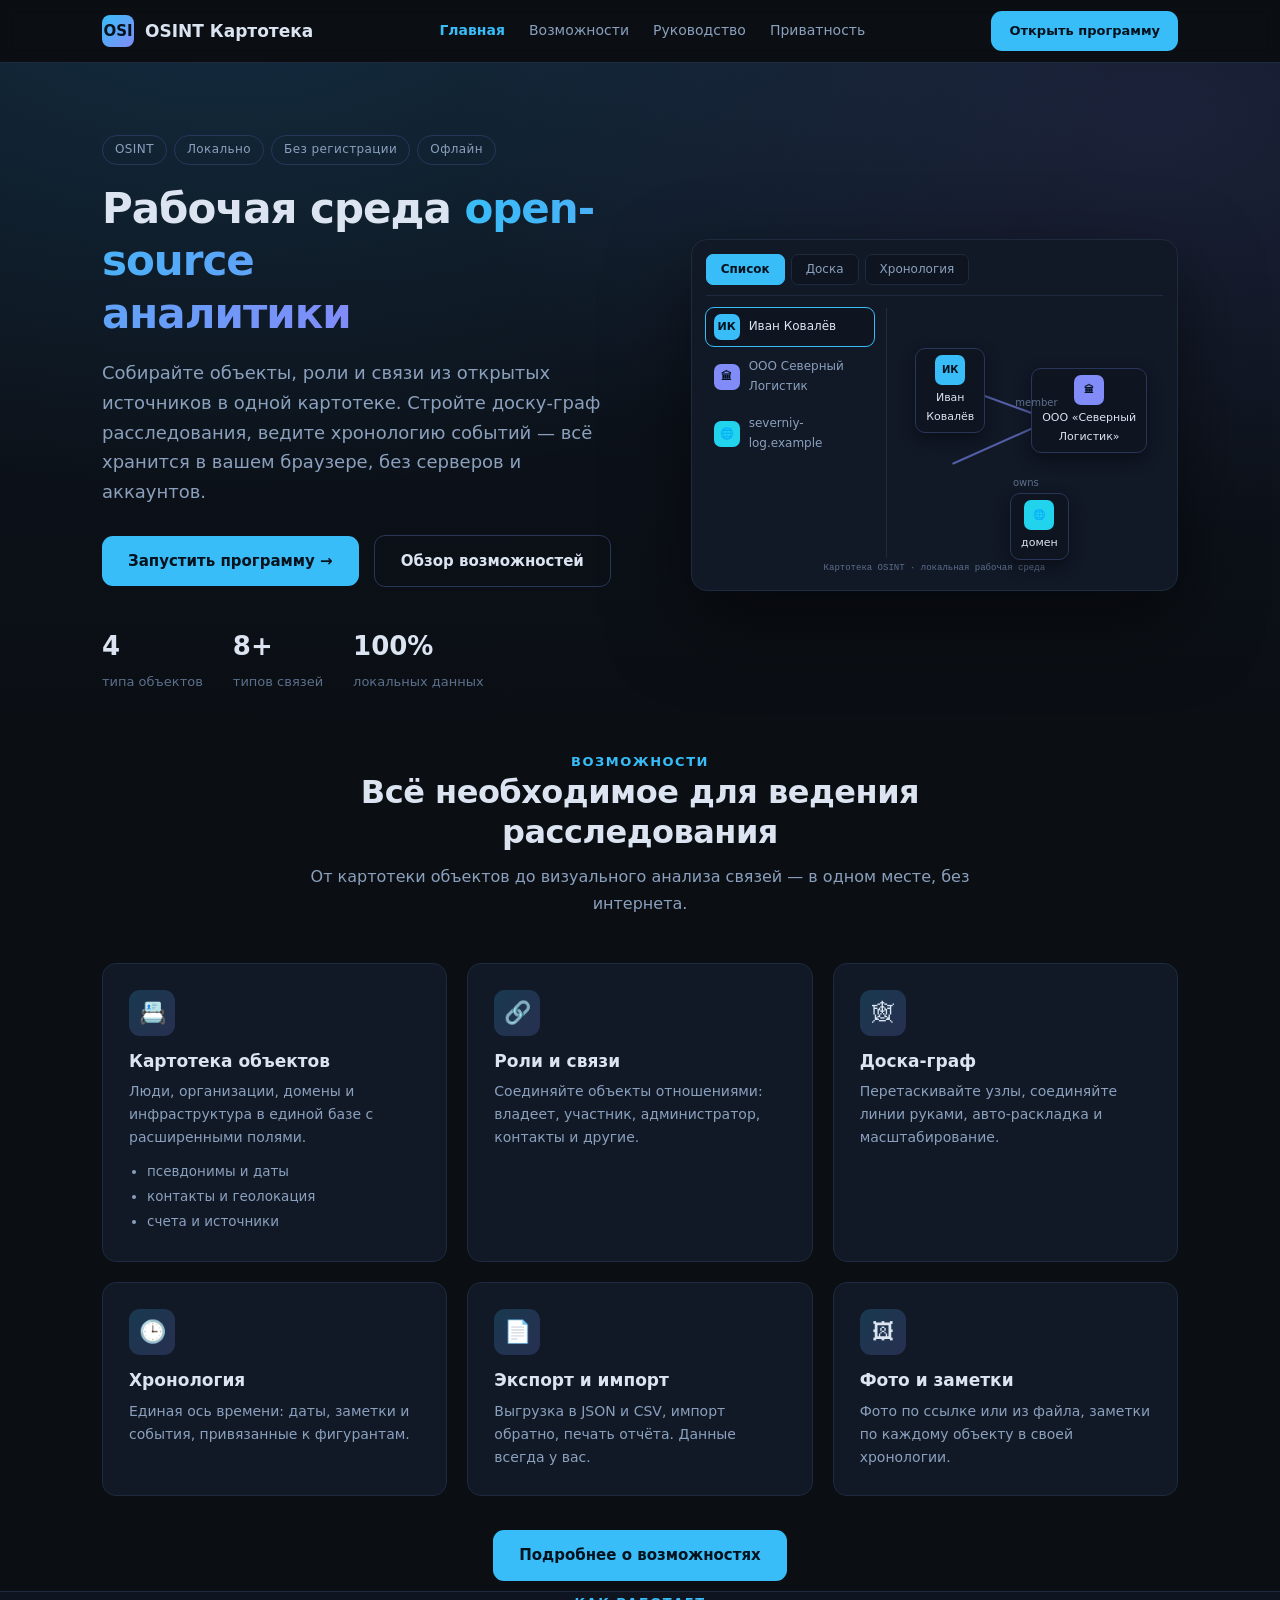
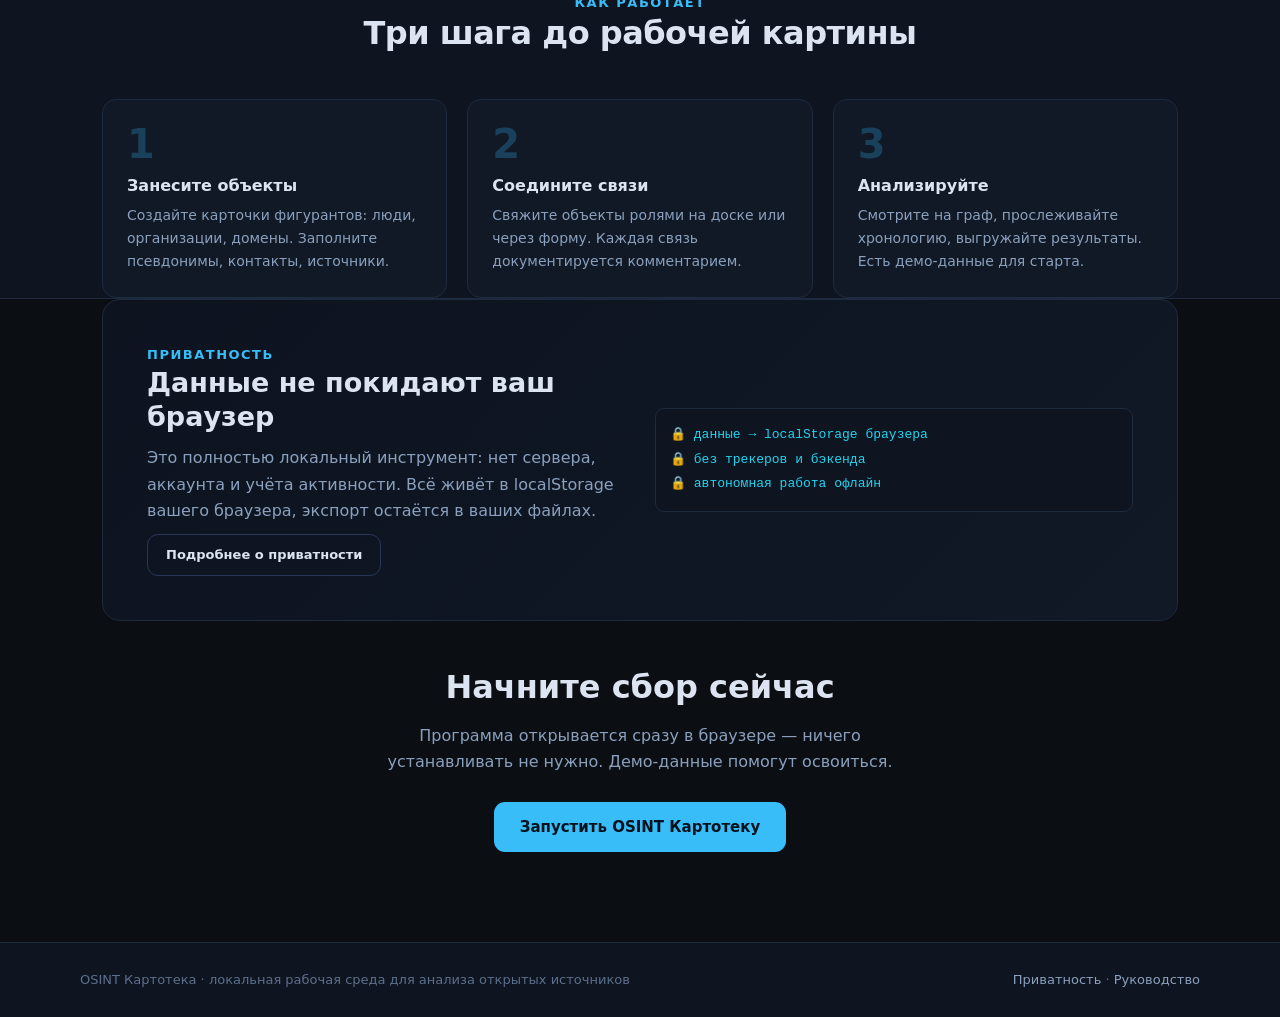
==== index.html @ 6d74a406 "OSINT Kartoteka site + app" ====
<!DOCTYPE html>
<html lang="ru">
<head>
<meta charset="UTF-8">
<meta name="viewport" content="width=device-width, initial-scale=1.0">
<title>OSINT Картотека — рабочая среда для анализа открытых источников</title>
<meta name="description" content="Локальная рабочая среда для OSINT: картотека объектов, роли, связи, доска-граф и хронология. Данные не покидают ваш браузер.">
<link rel="stylesheet" href="css/style.css">
</head>
<body>

<header>
  <div class="wrap nav">
    <a class="brand" href="index.html"><div class="logo">OSI</div>OSINT Картотека</a>
    <nav class="nav-links">
      <a href="index.html" class="active">Главная</a>
      <a href="pages/features.html">Возможности</a>
      <a href="pages/guide.html">Руководство</a>
      <a href="pages/privacy.html">Приватность</a>
    </nav>
    <a class="btn small nav-cta" href="app/index.html">Открыть программу</a>
  </div>
</header>

<section class="hero">
  <div class="wrap hero-grid">
    <div>
      <div class="tags">
        <span class="tag">OSINT</span><span class="tag">Локально</span><span class="tag">Без регистрации</span><span class="tag">Офлайн</span>
      </div>
      <h1>Рабочая среда <span class="grad">open-source<br>аналитики</span></h1>
      <p class="lede">Собирайте объекты, роли и связи из открытых источников в одной картотеке. Стройте доску-граф расследования, ведите хронологию событий — всё хранится в вашем браузере, без серверов и аккаунтов.</p>
      <a class="btn" href="app/index.html">Запустить программу →</a>
      <a class="btn ghost" href="pages/features.html" style="margin-left:10px">Обзор возможностей</a>
      <div class="stat-line">
        <div class="stat"><b>4</b><span>типа объектов</span></div>
        <div class="stat"><b>8+</b><span>типов связей</span></div>
        <div class="stat"><b>100%</b><span>локальных данных</span></div>
      </div>
    </div>

    <div class="mockup" aria-hidden="true">
      <div class="m-bar">
        <span class="m-mode sel">Список</span>
        <span class="m-mode">Доска</span>
        <span class="m-mode">Хронология</span>
      </div>
      <div class="m-body">
        <div class="m-side">
          <div class="m-item hl"><div class="m-av" style="background:#38bdf8">ИК</div><span>Иван Ковалёв</span></div>
          <div class="m-item"><div class="m-av" style="background:#818cf8">🏛</div><span>ООО Северный Логистик</span></div>
          <div class="m-item"><div class="m-av" style="background:#22d3ee">🌐</div><span>severniy-log.example</span></div>
        </div>
        <div class="m-main">
          <div class="m-edge" style="left:20%;top:30%;width:46%;transform:rotate(20deg);transform-origin:0 0"></div>
          <div class="m-edge" style="left:20%;top:62%;width:44%;transform:rotate(-24deg);transform-origin:0 0"></div>
          <div class="m-mid" style="left:52%;top:38%">member</div>
          <div class="m-mid" style="left:48%;top:70%">owns</div>
          <div class="m-node" style="left:6%;top:16%"><div class="m-av" style="background:#38bdf8">ИК</div>Иван<br>Ковалёв</div>
          <div class="m-node" style="left:50%;top:24%"><div class="m-av" style="background:#818cf8">🏛</div>ООО «Северный<br>Логистик»</div>
          <div class="m-node" style="left:42%;top:74%"><div class="m-av" style="background:#22d3ee">🌐</div>домен</div>
        </div>
      </div>
      <div class="m-logo">Картотека OSINT · локальная рабочая среда</div>
    </div>
  </div>
</section>

<section id="features">
  <div class="wrap">
    <div class="section-head">
      <div class="kicker">Возможности</div>
      <h2>Всё необходимое для ведения расследования</h2>
      <p>От картотеки объектов до визуального анализа связей — в одном месте, без интернета.</p>
    </div>
    <div class="grid3">
      <div class="feature">
        <div class="ic">📇</div>
        <h3>Картотека объектов</h3>
        <p>Люди, организации, домены и инфраструктура в единой базе с расширенными полями.</p>
        <ul><li>псевдонимы и даты</li><li>контакты и геолокация</li><li>счета и источники</li></ul>
      </div>
      <div class="feature">
        <div class="ic">🔗</div>
        <h3>Роли и связи</h3>
        <p>Соединяйте объекты отношениями: владеет, участник, администратор, контакты и другие.</p>
      </div>
      <div class="feature">
        <div class="ic">🕸</div>
        <h3>Доска-граф</h3>
        <p>Перетаскивайте узлы, соединяйте линии руками, авто-раскладка и масштабирование.</p>
      </div>
      <div class="feature">
        <div class="ic">🕒</div>
        <h3>Хронология</h3>
        <p>Единая ось времени: даты, заметки и события, привязанные к фигурантам.</p>
      </div>
      <div class="feature">
        <div class="ic">📄</div>
        <h3>Экспорт и импорт</h3>
        <p>Выгрузка в JSON и CSV, импорт обратно, печать отчёта. Данные всегда у вас.</p>
      </div>
      <div class="feature">
        <div class="ic">🖼</div>
        <h3>Фото и заметки</h3>
        <p>Фото по ссылке или из файла, заметки по каждому объекту в своей хронологии.</p>
      </div>
    </div>
    <div class="cta" style="padding:34px 0 10px"><a class="btn" href="pages/features.html">Подробнее о возможностях</a></div>
  </div>
</section>

<section style="background:var(--panel2);border-top:1px solid var(--line);border-bottom:1px solid var(--line)">
  <div class="wrap">
    <div class="section-head">
      <div class="kicker">Как работает</div>
      <h2>Три шага до рабочей картины</h2>
    </div>
    <div class="steps">
      <div class="step">
        <span class="num">1</span>
        <h3>Занесите объекты</h3>
        <p>Создайте карточки фигурантов: люди, организации, домены. Заполните псевдонимы, контакты, источники.</p>
      </div>
      <div class="step">
        <span class="num">2</span>
        <h3>Соедините связи</h3>
        <p>Свяжите объекты ролями на доске или через форму. Каждая связь документируется комментарием.</p>
      </div>
      <div class="step">
        <span class="num">3</span>
        <h3>Анализируйте</h3>
        <p>Смотрите на граф, прослеживайте хронологию, выгружайте результаты. Есть демо-данные для старта.</p>
      </div>
    </div>
  </div>
</section>

<section>
  <div class="wrap">
    <div class="privacy">
      <div>
        <div class="kicker">Приватность</div>
        <h2>Данные не покидают ваш браузер</h2>
        <p>Это полностью локальный инструмент: нет сервера, аккаунта и учёта активности. Всё живёт в localStorage вашего браузера, экспорт остаётся в ваших файлах.</p>
        <p style="margin-top:10px"><a class="btn ghost small" href="pages/privacy.html">Подробнее о приватности</a></p>
      </div>
      <div class="lockline">🔒 данные → localStorage браузера<br>🔒 без трекеров и бэкенда<br>🔒 автономная работа офлайн</div>
    </div>
  </div>
</section>

<section class="cta">
  <div class="wrap">
    <h2>Начните сбор сейчас</h2>
    <p>Программа открывается сразу в браузере — ничего устанавливать не нужно. Демо-данные помогут освоиться.</p>
    <a class="btn" href="app/index.html">Запустить OSINT Картотеку</a>
  </div>
</section>

<footer>
  <div class="wrap foot">
    <span>OSINT Картотека · локальная рабочая среда для анализа открытых источников</span>
    <span><a href="pages/privacy.html">Приватность</a> · <a href="pages/guide.html">Руководство</a></span>
  </div>
</footer>

</body>
</html>
---- css/style.css ----
:root{
  --bg:#0b0f14; --panel:#111826; --panel2:#0e1420; --line:#1e2a3d; --line2:#28365a;
  --text:#dbe4f0; --muted:#8aa0bd; --faint:#5c6f8c;
  --accent:#38bdf8; --accent2:#818cf8; --cyan:#22d3ee; --warn:#fbbf24; --ok:#34d399; --bad:#f87171;
  --aside:240px;
}
*{box-sizing:border-box}
html{scroll-behavior:smooth}
body{margin:0;background:var(--bg);color:var(--text);font-family:"Segoe UI",system-ui,-apple-system,Roboto,Arial,sans-serif;line-height:1.65;-webkit-font-smoothing:antialiased}
a{color:var(--accent);text-decoration:none}
h1,h2,h3,h4{margin:0;line-height:1.25}
.wrap{max-width:1120px;margin:0 auto;padding:0 22px}

.btn{display:inline-block;background:var(--accent);color:#04121d;font-weight:700;padding:13px 26px;border-radius:11px;font-size:15px;transition:transform .12s,box-shadow .12s;border:none;cursor:pointer}
.btn:hover{transform:translateY(-2px);box-shadow:0 10px 30px rgba(56,189,248,.35)}
.btn.ghost{background:transparent;border:1px solid var(--line2);color:var(--text)}
.btn.small{padding:9px 18px;font-size:13px}

/* Header */
header{position:sticky;top:0;z-index:30;backdrop-filter:blur(8px);background:rgba(11,15,20,.82);border-bottom:1px solid var(--line)}
.nav{display:flex;align-items:center;justify-content:space-between;height:62px;gap:16px}
.brand{display:flex;align-items:center;gap:11px;font-weight:700;font-size:17px;color:var(--text);white-space:nowrap}
.logo{width:32px;height:32px;border-radius:8px;background:linear-gradient(135deg,var(--accent),var(--accent2));display:flex;align-items:center;justify-content:center;font-weight:800;font-size:15px;color:#04121d;flex-shrink:0}
.nav-links{display:flex;gap:24px;font-size:14px;color:var(--muted)}
.nav-links a{color:var(--muted)}
.nav-links a:hover,.nav-links a.active{color:var(--text)}
.nav-links a.active{font-weight:700;color:var(--accent)}
.nav-cta{white-space:nowrap}

/* Footer */
footer{border-top:1px solid var(--line);margin-top:60px;background:var(--panel2)}
.foot{display:flex;justify-content:space-between;align-items:center;gap:16px;flex-wrap:wrap;padding:26px 0;color:var(--faint);font-size:13px}
.foot a{color:var(--muted)}

/* Kicker / headings */
.kicker{font-size:13px;color:var(--accent);font-weight:700;letter-spacing:1.5px;text-transform:uppercase}
.section-head{max-width:680px;margin:0 auto 46px;text-align:center}
.section-head h2{font-size:32px;font-weight:750;letter-spacing:-.5px}
.section-head p{color:var(--muted);margin-top:12px;font-size:16px}

/* Cards / grids */
.grid3{display:grid;grid-template-columns:repeat(3,1fr);gap:20px}
.grid2{display:grid;grid-template-columns:repeat(2,1fr);gap:20px}
.feature{background:var(--panel);border:1px solid var(--line);border-radius:14px;padding:26px}
.feature .ic{width:46px;height:46px;border-radius:11px;background:linear-gradient(135deg,rgba(56,189,248,.2),rgba(129,140,248,.2));display:flex;align-items:center;justify-content:center;font-size:22px;margin-bottom:15px}
.feature h3{font-size:17px;margin-bottom:8px}
.feature p{font-size:14px;color:var(--muted);margin:0}
.feature ul{margin:10px 0 0;padding-left:18px;color:var(--muted);font-size:13.5px}
.feature ul li{margin-bottom:3px}

section{scroll-margin-top:76px}

/* Hero (main page) */
.hero{padding:72px 0 56px;background:radial-gradient(900px 500px at 18% -10%,rgba(56,189,248,.14),transparent),radial-gradient(700px 420px at 90% 8%,rgba(129,140,248,.12),transparent),linear-gradient(180deg,#0d1420,var(--bg))}
.hero-grid{display:grid;grid-template-columns:1.05fr .95fr;gap:50px;align-items:center}
.hero h1{font-size:42px;font-weight:800;letter-spacing:-1px;margin:16px 0 18px}
.hero h1 .grad{background:linear-gradient(90deg,var(--accent),var(--accent2));-webkit-background-clip:text;background-clip:text;color:transparent}
.hero p.lede{font-size:18px;color:var(--muted);max-width:520px;margin:0 0 28px}
.hero .stat-line{display:flex;gap:30px;margin-top:38px;flex-wrap:wrap}
.hero .stat b{display:block;font-size:26px;color:var(--text)}
.hero .stat span{font-size:13px;color:var(--faint)}
.tags{display:flex;gap:7px;flex-wrap:wrap;margin-bottom:18px}
.tag{font-size:12px;color:var(--muted);border:1px solid var(--line2);border-radius:20px;padding:4px 12px;letter-spacing:.4px}

/* Mockup */
.mockup{background:var(--panel);border:1px solid var(--line);border-radius:16px;padding:14px;box-shadow:0 30px 80px rgba(0,0,0,.5)}
.mockup .m-bar{display:flex;gap:6px;margin-bottom:12px;padding-bottom:10px;border-bottom:1px solid var(--line)}
.mockup .m-mode{padding:5px 14px;border-radius:7px;font-size:12px;background:var(--panel2);border:1px solid var(--line);color:var(--muted)}
.mockup .m-mode.sel{background:var(--accent);color:#04121d;border-color:var(--accent);font-weight:700}
.mockup .m-body{display:grid;grid-template-columns:1fr 1.45fr;gap:12px}
.mockup .m-side{border-right:1px solid var(--line);padding-right:12px;display:flex;flex-direction:column;gap:5px}
.m-item{display:flex;align-items:center;gap:9px;padding:6px 8px;border-radius:8px;font-size:12px;color:var(--muted)}
.m-item.hl{background:var(--panel2);outline:1px solid var(--accent);color:var(--text)}
.m-item .m-av{width:26px;height:26px;border-radius:7px;flex-shrink:0;display:flex;align-items:center;justify-content:center;font-size:11px;font-weight:700;color:#04121d}
.m-main{position:relative;height:250px}
.m-node{position:absolute;background:var(--panel2);border:1px solid var(--line2);border-radius:10px;padding:6px 10px;text-align:center;font-size:11px;box-shadow:0 6px 16px rgba(0,0,0,.4);color:var(--text)}
.m-node .m-av{width:30px;height:30px;border-radius:7px;margin:0 auto 4px;display:flex;align-items:center;justify-content:center;font-weight:700;color:#04121d;font-size:10px}
.m-edge{position:absolute;height:2px;background:var(--accent2);opacity:.6;border-radius:2px}
.m-mid{position:absolute;font-size:10px;color:var(--faint);transform:translate(-50%,-50%);z-index:2}
.m-logo{font-family:Consolas,monospace;color:var(--faint);text-align:center;margin-top:3px;font-size:9px}

/* Steps */
.steps{display:grid;grid-template-columns:repeat(3,1fr);gap:20px}
.step{background:var(--panel);border:1px solid var(--line);border-radius:14px;padding:24px;position:relative}
.step .num{font-size:40px;font-weight:800;color:var(--accent);opacity:.25;line-height:1;display:block;margin-bottom:12px}
.step h3{font-size:16px;margin-bottom:8px}
.step p{font-size:14px;color:var(--muted);margin:0}

/* Privacy callout */
.privacy{background:linear-gradient(135deg,#0d1420,var(--panel));border:1px solid var(--line);border-radius:18px;padding:44px;display:grid;grid-template-columns:1fr 1fr;gap:30px;align-items:center}
.privacy h2{font-size:27px}
.privacy p{color:var(--muted);margin:12px 0 0}
.lockline{font-family:Consolas,monospace;font-size:13px;background:var(--panel2);border:1px solid var(--line);border-radius:9px;padding:14px;color:var(--cyan);line-height:1.9}

/* CTA */
.cta{text-align:center;padding:46px 0 30px}
.cta h2{font-size:32px}
.cta p{color:var(--muted);max-width:520px;margin:16px auto 26px;font-size:16px}

/* Page header (inner pages) */
.page-head{padding:58px 22px 30px;background:radial-gradient(700px 380px at 20% -10%,rgba(56,189,248,.12),transparent),linear-gradient(180deg,#0d1420,var(--bg))}
.page-head h1{font-size:36px;font-weight:800;letter-spacing:-.5px}
.page-head p{color:var(--muted);max-width:640px;margin-top:12px;font-size:16px}
.breadcrumb{font-size:13px;color:var(--faint);margin-bottom:14px}
.breadcrumb a{color:var(--muted)}

/* Article / prose */
.prose{max-width:820px}
.prose h2{font-size:24px;margin:44px 0 14px;padding-bottom:8px;border-bottom:1px solid var(--line)}
.prose h3{font-size:18px;margin:26px 0 10px}
.prose p{margin:0 0 14px}
.prose ul,.prose ol{padding-left:22px;margin:0 0 14px}
.prose li{margin-bottom:6px}
.prose code{background:var(--panel2);border:1px solid var(--line);border-radius:5px;padding:1px 6px;font-family:Consolas,monospace;font-size:.9em;color:var(--cyan)}
.prose .note{background:var(--panel2);border-left:3px solid var(--accent);border-radius:0 8px 8px 0;padding:12px 16px;color:var(--muted);margin:18px 0}

/* Table */
.tbl{width:100%;border-collapse:collapse;margin:16px 0;font-size:14px}
.tbl th,.tbl td{border:1px solid var(--line);padding:10px 14px;text-align:left;vertical-align:top}
.tbl th{background:var(--panel2);color:var(--muted);font-size:13px}
.tbl tr:nth-child(even) td{background:rgba(255,255,255,.015)}
.tbl td b{color:var(--text)}

/* Layout with sidebar for guide */
.layout{display:grid;grid-template-columns:var(--aside) 1fr;gap:36px;padding-top:34px;align-items:start}
.sidenav{position:sticky;top:80px;background:var(--panel);border:1px solid var(--line);border-radius:12px;padding:14px}
.sidenav a{display:block;padding:7px 12px;border-radius:7px;color:var(--muted);font-size:14px}
.sidenav a:hover{background:var(--panel2);color:var(--text)}
.sidenav a.active{background:var(--panel2);color:var(--accent);font-weight:700}
.sidenav .lbl{font-size:11px;color:var(--faint);text-transform:uppercase;letter-spacing:1px;padding:4px 12px 8px}

/* Badges */
.badge{display:inline-block;padding:2px 9px;border-radius:6px;font-size:11px;font-weight:600}
.badge.blue{background:rgba(56,189,248,.15);color:var(--accent)}
.badge.indigo{background:rgba(129,140,248,.15);color:var(--accent2)}
.badge.cyan{background:rgba(34,211,238,.15);color:var(--cyan)}
.badge.green{background:rgba(52,211,153,.15);color:var(--ok)}
.badge.amber{background:rgba(251,191,36,.15);color:var(--warn)}

/* Demo banner (app reuse) */
.demo-banner,.empty{color:var(--muted)}

@media(max-width:880px){
  .hero-grid{grid-template-columns:1fr;gap:36px}
  .hero h1{font-size:33px}
  .grid3,.grid2,.steps{grid-template-columns:1fr}
  .privacy{grid-template-columns:1fr;padding:28px}
  .nav-links{display:none}
  .layout{grid-template-columns:1fr}
  .sidenav{position:static;display:flex;flex-wrap:wrap;gap:4px}
  .sidenav a{display:inline-block}
  .sidenav .lbl{width:100%}
}
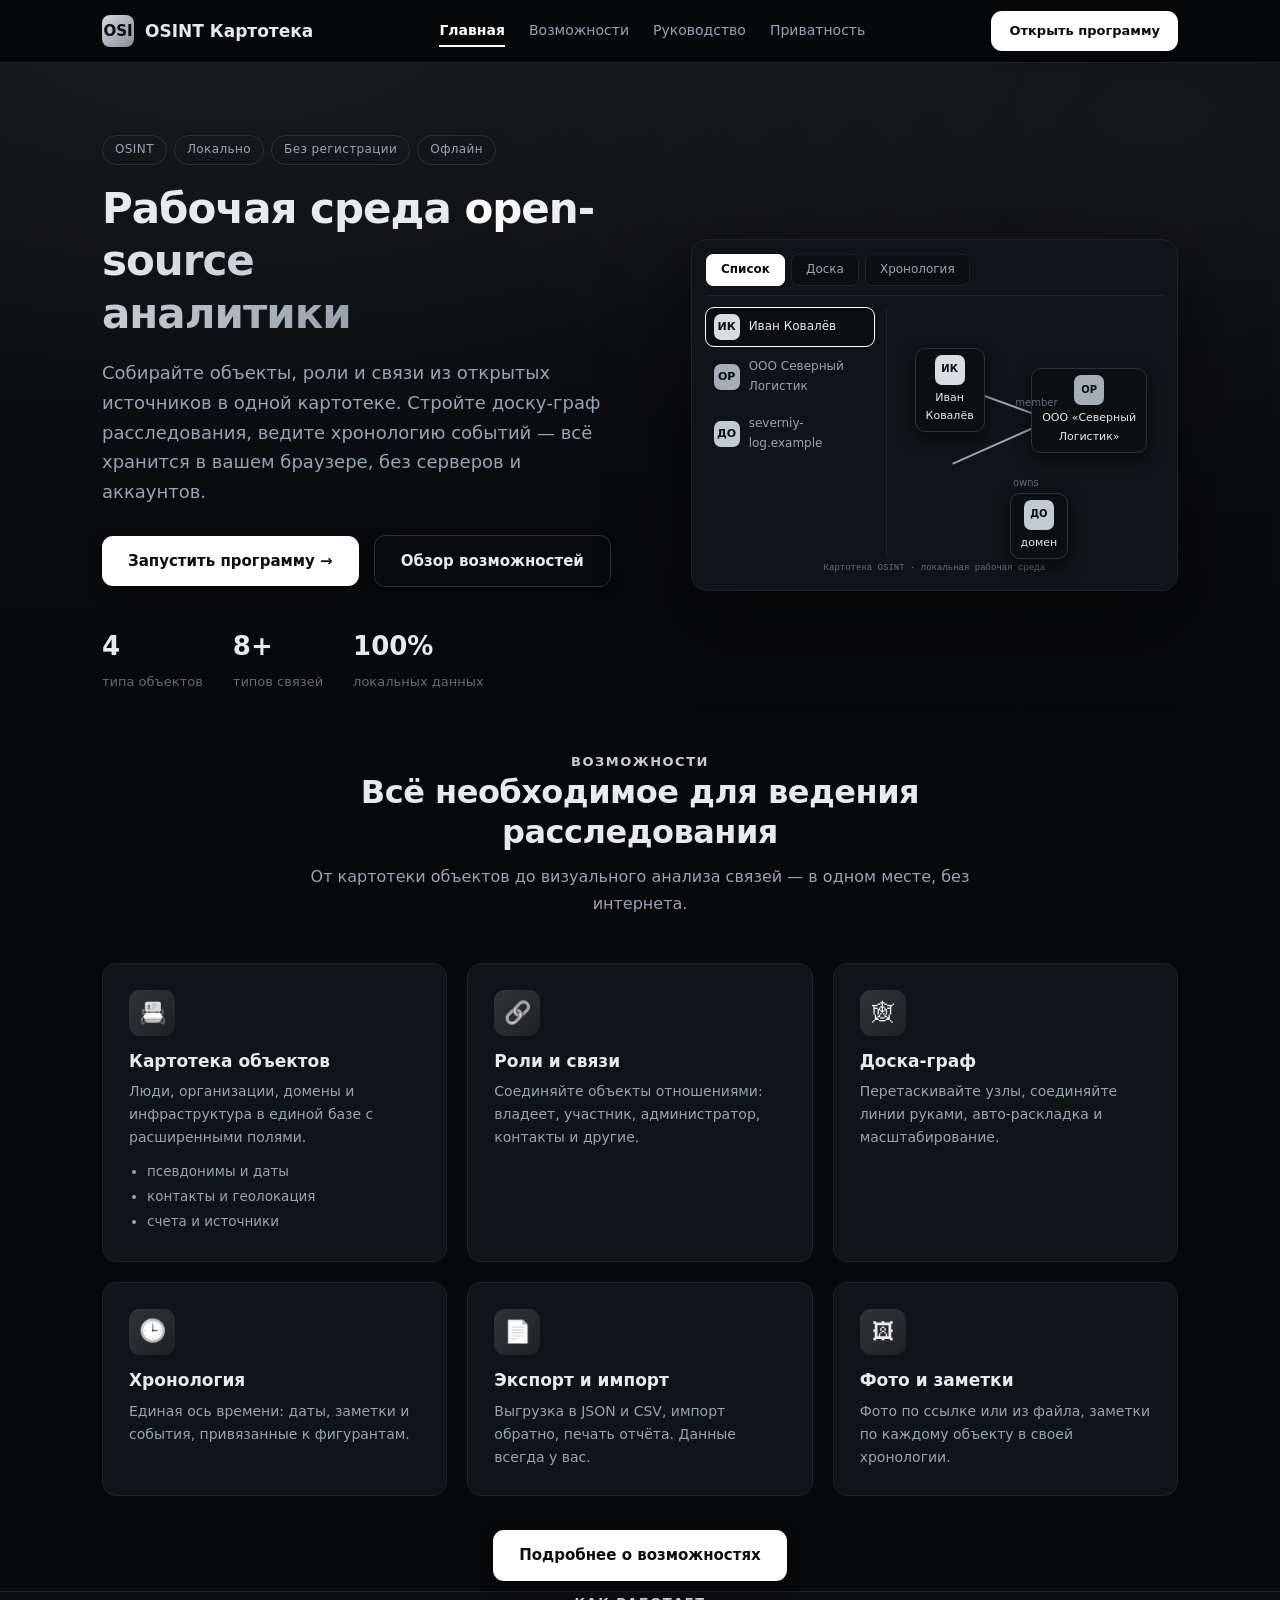
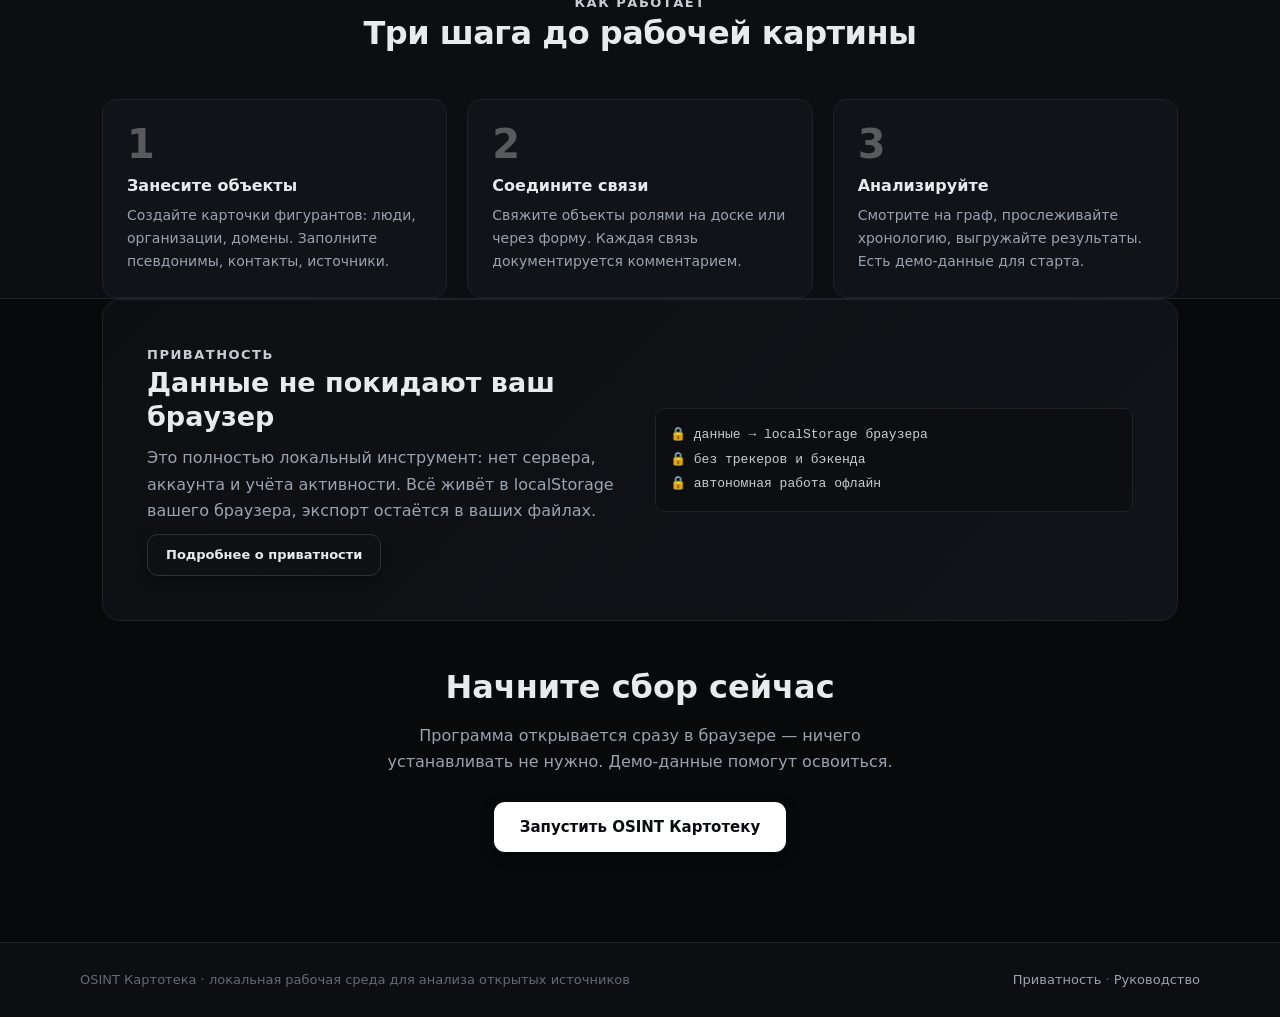
==== commit 39e85269: "Site: black/gray theme + animated animations" ====
--- a/index.html
+++ b/index.html
@@ -33,9 +33,9 @@
       <a class="btn" href="app/index.html">Запустить программу →</a>
       <a class="btn ghost" href="pages/features.html" style="margin-left:10px">Обзор возможностей</a>
       <div class="stat-line">
-        <div class="stat"><b>4</b><span>типа объектов</span></div>
-        <div class="stat"><b>8+</b><span>типов связей</span></div>
-        <div class="stat"><b>100%</b><span>локальных данных</span></div>
+        <div class="stat"><b data-count="4" data-suffix=""></b><span>типа объектов</span></div>
+        <div class="stat"><b data-count="8" data-suffix="+"></b><span>типов связей</span></div>
+        <div class="stat"><b data-count="100" data-suffix="%"></b><span>локальных данных</span></div>
       </div>
     </div>
 
@@ -47,18 +47,18 @@
       </div>
       <div class="m-body">
         <div class="m-side">
-          <div class="m-item hl"><div class="m-av" style="background:#38bdf8">ИК</div><span>Иван Ковалёв</span></div>
-          <div class="m-item"><div class="m-av" style="background:#818cf8">🏛</div><span>ООО Северный Логистик</span></div>
-          <div class="m-item"><div class="m-av" style="background:#22d3ee">🌐</div><span>severniy-log.example</span></div>
+          <div class="m-item hl"><div class="m-av" style="background:#d9dce1">ИК</div><span>Иван Ковалёв</span></div>
+          <div class="m-item"><div class="m-av" style="background:#a7adb6">ОР</div><span>ООО Северный Логистик</span></div>
+          <div class="m-item"><div class="m-av" style="background:#c3c9d0">ДО</div><span>severniy-log.example</span></div>
         </div>
         <div class="m-main">
           <div class="m-edge" style="left:20%;top:30%;width:46%;transform:rotate(20deg);transform-origin:0 0"></div>
           <div class="m-edge" style="left:20%;top:62%;width:44%;transform:rotate(-24deg);transform-origin:0 0"></div>
           <div class="m-mid" style="left:52%;top:38%">member</div>
           <div class="m-mid" style="left:48%;top:70%">owns</div>
-          <div class="m-node" style="left:6%;top:16%"><div class="m-av" style="background:#38bdf8">ИК</div>Иван<br>Ковалёв</div>
-          <div class="m-node" style="left:50%;top:24%"><div class="m-av" style="background:#818cf8">🏛</div>ООО «Северный<br>Логистик»</div>
-          <div class="m-node" style="left:42%;top:74%"><div class="m-av" style="background:#22d3ee">🌐</div>домен</div>
+          <div class="m-node" style="left:6%;top:16%"><div class="m-av" style="background:#d9dce1">ИК</div>Иван<br>Ковалёв</div>
+          <div class="m-node" style="left:50%;top:24%"><div class="m-av" style="background:#a7adb6">ОР</div>ООО «Северный<br>Логистик»</div>
+          <div class="m-node" style="left:42%;top:74%"><div class="m-av" style="background:#c3c9d0">ДО</div>домен</div>
         </div>
       </div>
       <div class="m-logo">Картотека OSINT · локальная рабочая среда</div>
@@ -165,5 +165,36 @@
   </div>
 </footer>
 
+<script>
+// Анимированный счётчик цифр в статистике
+(function(){
+  function animate(element){
+    var target=parseInt(element.getAttribute("data-count"),10);
+    var suffix=element.getAttribute("data-suffix")||"";
+    var dur=900,start=null;
+    function step(ts){
+      if(!start)start=ts;
+      var p=Math.min((ts-start)/dur,1);
+      p=1-Math.pow(1-p,3);
+      element.textContent=Math.round(target*p)+suffix;
+      if(p<1)requestAnimationFrame(step);
+      else element.textContent=target+suffix;
+    }
+    requestAnimationFrame(step);
+  }
+  var counters=document.querySelectorAll(".stat b[data-count]");
+  if("IntersectionObserver" in window){
+    var io=new IntersectionObserver(function(entries){
+      entries.forEach(function(en){
+        if(en.isIntersecting){animate(en.target);io.unobserve(en.target);}
+      });
+    },{threshold:0.4});
+    counters.forEach(function(c){io.observe(c);});
+  }else{
+    counters.forEach(function(c){animate(c);});
+  }
+})();
+</script>
+
 </body>
 </html>
--- a/css/style.css
+++ b/css/style.css
@@ -1,30 +1,42 @@
 :root{
-  --bg:#0b0f14; --panel:#111826; --panel2:#0e1420; --line:#1e2a3d; --line2:#28365a;
-  --text:#dbe4f0; --muted:#8aa0bd; --faint:#5c6f8c;
-  --accent:#38bdf8; --accent2:#818cf8; --cyan:#22d3ee; --warn:#fbbf24; --ok:#34d399; --bad:#f87171;
+  --bg:#08090b; --panel:#101317; --panel2:#0c0e12; --line:#1e2229; --line2:#2c313a;
+  --text:#e8eaee; --muted:#9aa3b0; --faint:#636b78;
+  --accent:#c9ccd2; --accent2:#9aa1ac; --cyan:#b9c0c9; --warn:#a8a8a8; --ok:#93a39a; --bad:#b08484;
   --aside:240px;
+  --glow:0 0 0 1px rgba(255,255,255,.2),0 8px 26px rgba(255,255,255,.07);
 }
 *{box-sizing:border-box}
 html{scroll-behavior:smooth}
-body{margin:0;background:var(--bg);color:var(--text);font-family:"Segoe UI",system-ui,-apple-system,Roboto,Arial,sans-serif;line-height:1.65;-webkit-font-smoothing:antialiased}
+body{margin:0;background:var(--bg);color:var(--text);font-family:"Segoe UI",system-ui,-apple-system,Roboto,Arial,sans-serif;line-height:1.65;-webkit-font-smoothing:antialiased;-webkit-font-smoothing:antialiased}
 a{color:var(--accent);text-decoration:none}
 h1,h2,h3,h4{margin:0;line-height:1.25}
 .wrap{max-width:1120px;margin:0 auto;padding:0 22px}
 
-.btn{display:inline-block;background:var(--accent);color:#04121d;font-weight:700;padding:13px 26px;border-radius:11px;font-size:15px;transition:transform .12s,box-shadow .12s;border:none;cursor:pointer}
-.btn:hover{transform:translateY(-2px);box-shadow:0 10px 30px rgba(56,189,248,.35)}
+.btn{display:inline-block;background:#fff;color:#0a0c0f;font-weight:700;padding:13px 26px;border-radius:11px;font-size:15px;transition:transform .2s cubic-bezier(.2,.8,.3,1),box-shadow .2s;border:none;cursor:pointer;box-shadow:0 4px 14px rgba(0,0,0,.4)}
+.btn:hover{transform:translateY(-3px);box-shadow:0 12px 30px rgba(255,255,255,.14)}
+.btn:active{transform:translateY(0) scale(.98)}
 .btn.ghost{background:transparent;border:1px solid var(--line2);color:var(--text)}
+.btn.ghost:hover{background:var(--panel2);box-shadow:var(--glow)}
 .btn.small{padding:9px 18px;font-size:13px}
 
+/* Animated page / section reveal */
+@keyframes fadeUp{from{opacity:0;transform:translateY(18px)}to{opacity:1;transform:none}}
+@keyframes fadeIn{from{opacity:0}to{opacity:1}}
+@keyframes pulseGlow{0%,100%{box-shadow:0 0 0 1px rgba(255,255,255,.15),0 6px 20px rgba(255,255,255,.05)}50%{box-shadow:0 0 0 2px rgba(255,255,255,.35),0 10px 30px rgba(255,255,255,.12)}}
+@keyframes blobFloat{0%,100%{transform:translateY(0)}50%{transform:translateY(-14px)}}
+
 /* Header */
-header{position:sticky;top:0;z-index:30;backdrop-filter:blur(8px);background:rgba(11,15,20,.82);border-bottom:1px solid var(--line)}
+header{position:sticky;top:0;z-index:30;backdrop-filter:blur(10px);background:rgba(8,9,11,.85);border-bottom:1px solid var(--line)}
 .nav{display:flex;align-items:center;justify-content:space-between;height:62px;gap:16px}
-.brand{display:flex;align-items:center;gap:11px;font-weight:700;font-size:17px;color:var(--text);white-space:nowrap}
-.logo{width:32px;height:32px;border-radius:8px;background:linear-gradient(135deg,var(--accent),var(--accent2));display:flex;align-items:center;justify-content:center;font-weight:800;font-size:15px;color:#04121d;flex-shrink:0}
+.brand{display:flex;align-items:center;gap:11px;font-weight:700;font-size:17px;color:var(--text);white-space:nowrap;transition:opacity .2s}
+.brand:hover{opacity:.85}
+.logo{width:32px;height:32px;border-radius:8px;background:linear-gradient(135deg,#d4d7dc,#8b8f96);display:flex;align-items:center;justify-content:center;font-weight:800;font-size:15px;color:#0a0c0f;flex-shrink:0;animation:fadeIn .6s ease}
 .nav-links{display:flex;gap:24px;font-size:14px;color:var(--muted)}
-.nav-links a{color:var(--muted)}
+.nav-links a{color:var(--muted);position:relative;transition:color .2s}
+.nav-links a::after{content:"";position:absolute;left:0;bottom:-4px;width:0;height:2px;background:#fff;transition:width .25s ease}
 .nav-links a:hover,.nav-links a.active{color:var(--text)}
-.nav-links a.active{font-weight:700;color:var(--accent)}
+.nav-links a:hover::after,.nav-links a.active::after{width:100%}
+.nav-links a.active{font-weight:700;color:#fff}
 .nav-cta{white-space:nowrap}
 
 /* Footer */
@@ -41,8 +53,9 @@
 /* Cards / grids */
 .grid3{display:grid;grid-template-columns:repeat(3,1fr);gap:20px}
 .grid2{display:grid;grid-template-columns:repeat(2,1fr);gap:20px}
-.feature{background:var(--panel);border:1px solid var(--line);border-radius:14px;padding:26px}
-.feature .ic{width:46px;height:46px;border-radius:11px;background:linear-gradient(135deg,rgba(56,189,248,.2),rgba(129,140,248,.2));display:flex;align-items:center;justify-content:center;font-size:22px;margin-bottom:15px}
+.feature{background:var(--panel);border:1px solid var(--line);border-radius:14px;padding:26px;transition:transform .25s cubic-bezier(.2,.8,.3,1),box-shadow .25s,border-color .25s;animation:fadeUp .6s ease both}
+.feature:hover{transform:translateY(-4px);border-color:var(--line2);box-shadow:0 14px 34px rgba(0,0,0,.5)}
+.feature .ic{width:46px;height:46px;border-radius:11px;background:linear-gradient(135deg,rgba(255,255,255,.14),rgba(255,255,255,.06));display:flex;align-items:center;justify-content:center;font-size:22px;margin-bottom:15px;filter:grayscale(1)}
 .feature h3{font-size:17px;margin-bottom:8px}
 .feature p{font-size:14px;color:var(--muted);margin:0}
 .feature ul{margin:10px 0 0;padding-left:18px;color:var(--muted);font-size:13.5px}
@@ -51,46 +64,50 @@
 section{scroll-margin-top:76px}
 
 /* Hero (main page) */
-.hero{padding:72px 0 56px;background:radial-gradient(900px 500px at 18% -10%,rgba(56,189,248,.14),transparent),radial-gradient(700px 420px at 90% 8%,rgba(129,140,248,.12),transparent),linear-gradient(180deg,#0d1420,var(--bg))}
+.hero{padding:72px 0 56px;background:radial-gradient(900px 500px at 18% -10%,rgba(255,255,255,.06),transparent),radial-gradient(700px 420px at 90% 8%,rgba(255,255,255,.04),transparent),linear-gradient(180deg,#0c0e12,var(--bg));animation:fadeIn .6s ease}
 .hero-grid{display:grid;grid-template-columns:1.05fr .95fr;gap:50px;align-items:center}
-.hero h1{font-size:42px;font-weight:800;letter-spacing:-1px;margin:16px 0 18px}
-.hero h1 .grad{background:linear-gradient(90deg,var(--accent),var(--accent2));-webkit-background-clip:text;background-clip:text;color:transparent}
-.hero p.lede{font-size:18px;color:var(--muted);max-width:520px;margin:0 0 28px}
+.hero h1{font-size:42px;font-weight:800;letter-spacing:-1px;margin:16px 0 18px;animation:fadeUp .7s ease both}
+.hero h1 .grad{background:linear-gradient(90deg,#fff,var(--accent2));-webkit-background-clip:text;background-clip:text;color:transparent}
+.hero p.lede{font-size:18px;color:var(--muted);max-width:520px;margin:0 0 28px;animation:fadeUp .7s .08s ease both}
 .hero .stat-line{display:flex;gap:30px;margin-top:38px;flex-wrap:wrap}
 .hero .stat b{display:block;font-size:26px;color:var(--text)}
 .hero .stat span{font-size:13px;color:var(--faint)}
-.tags{display:flex;gap:7px;flex-wrap:wrap;margin-bottom:18px}
-.tag{font-size:12px;color:var(--muted);border:1px solid var(--line2);border-radius:20px;padding:4px 12px;letter-spacing:.4px}
+.tags{display:flex;gap:7px;flex-wrap:wrap;margin-bottom:18px;animation:fadeIn .8s ease}
+.tag{font-size:12px;color:var(--muted);border:1px solid var(--line2);border-radius:20px;padding:4px 12px;letter-spacing:.4px;animation:blobFloat 4s ease-in-out infinite}
+.tag:nth-child(2){animation-delay:.4s}.tag:nth-child(3){animation-delay:.8s}.tag:nth-child(4){animation-delay:1.2s}
 
 /* Mockup */
-.mockup{background:var(--panel);border:1px solid var(--line);border-radius:16px;padding:14px;box-shadow:0 30px 80px rgba(0,0,0,.5)}
+.mockup{background:var(--panel);border:1px solid var(--line);border-radius:16px;padding:14px;box-shadow:0 30px 80px rgba(0,0,0,.6);animation:fadeIn .7s ease both}
 .mockup .m-bar{display:flex;gap:6px;margin-bottom:12px;padding-bottom:10px;border-bottom:1px solid var(--line)}
 .mockup .m-mode{padding:5px 14px;border-radius:7px;font-size:12px;background:var(--panel2);border:1px solid var(--line);color:var(--muted)}
-.mockup .m-mode.sel{background:var(--accent);color:#04121d;border-color:var(--accent);font-weight:700}
+.mockup .m-mode.sel{background:#fff;color:#0a0c0f;border-color:#fff;font-weight:700}
 .mockup .m-body{display:grid;grid-template-columns:1fr 1.45fr;gap:12px}
 .mockup .m-side{border-right:1px solid var(--line);padding-right:12px;display:flex;flex-direction:column;gap:5px}
 .m-item{display:flex;align-items:center;gap:9px;padding:6px 8px;border-radius:8px;font-size:12px;color:var(--muted)}
-.m-item.hl{background:var(--panel2);outline:1px solid var(--accent);color:var(--text)}
-.m-item .m-av{width:26px;height:26px;border-radius:7px;flex-shrink:0;display:flex;align-items:center;justify-content:center;font-size:11px;font-weight:700;color:#04121d}
+.m-item.hl{background:var(--panel2);outline:1px solid #fff;color:var(--text)}
+.m-item .m-av{width:26px;height:26px;border-radius:7px;flex-shrink:0;display:flex;align-items:center;justify-content:center;font-size:11px;font-weight:700;color:#0a0c0f}
 .m-main{position:relative;height:250px}
-.m-node{position:absolute;background:var(--panel2);border:1px solid var(--line2);border-radius:10px;padding:6px 10px;text-align:center;font-size:11px;box-shadow:0 6px 16px rgba(0,0,0,.4);color:var(--text)}
-.m-node .m-av{width:30px;height:30px;border-radius:7px;margin:0 auto 4px;display:flex;align-items:center;justify-content:center;font-weight:700;color:#04121d;font-size:10px}
-.m-edge{position:absolute;height:2px;background:var(--accent2);opacity:.6;border-radius:2px}
+.m-node{position:absolute;background:var(--panel2);border:1px solid var(--line2);border-radius:10px;padding:6px 10px;text-align:center;font-size:11px;box-shadow:0 6px 16px rgba(0,0,0,.5);color:var(--text);animation:fadeIn .6s ease both}
+.m-node .m-av{width:30px;height:30px;border-radius:7px;margin:0 auto 4px;display:flex;align-items:center;justify-content:center;font-weight:700;color:#0a0c0f;font-size:10px}
+.m-edge{position:absolute;height:2px;background:var(--accent2);opacity:.6;border-radius:2px;animation:fadeIn 1s ease both}
 .m-mid{position:absolute;font-size:10px;color:var(--faint);transform:translate(-50%,-50%);z-index:2}
 .m-logo{font-family:Consolas,monospace;color:var(--faint);text-align:center;margin-top:3px;font-size:9px}
 
 /* Steps */
 .steps{display:grid;grid-template-columns:repeat(3,1fr);gap:20px}
-.step{background:var(--panel);border:1px solid var(--line);border-radius:14px;padding:24px;position:relative}
-.step .num{font-size:40px;font-weight:800;color:var(--accent);opacity:.25;line-height:1;display:block;margin-bottom:12px}
+.step{background:var(--panel);border:1px solid var(--line);border-radius:14px;padding:24px;position:relative;transition:transform .25s cubic-bezier(.2,.8,.3,1),border-color .25s,box-shadow .25s;animation:fadeUp .6s ease both}
+.step:nth-child(2){animation-delay:.1s}.step:nth-child(3){animation-delay:.2s}
+.step:hover{transform:translateY(-3px);border-color:var(--line2);box-shadow:0 12px 30px rgba(0,0,0,.5)}
+.step .num{font-size:40px;font-weight:800;color:#fff;opacity:.3;line-height:1;display:block;margin-bottom:12px}
 .step h3{font-size:16px;margin-bottom:8px}
 .step p{font-size:14px;color:var(--muted);margin:0}
 
 /* Privacy callout */
-.privacy{background:linear-gradient(135deg,#0d1420,var(--panel));border:1px solid var(--line);border-radius:18px;padding:44px;display:grid;grid-template-columns:1fr 1fr;gap:30px;align-items:center}
+.privacy{background:linear-gradient(135deg,#0d0f13,var(--panel));border:1px solid var(--line);border-radius:18px;padding:44px;display:grid;grid-template-columns:1fr 1fr;gap:30px;align-items:center;animation:fadeUp .6s ease both}
 .privacy h2{font-size:27px}
 .privacy p{color:var(--muted);margin:12px 0 0}
-.lockline{font-family:Consolas,monospace;font-size:13px;background:var(--panel2);border:1px solid var(--line);border-radius:9px;padding:14px;color:var(--cyan);line-height:1.9}
+.lockline{font-family:Consolas,monospace;font-size:13px;background:var(--panel2);border:1px solid var(--line);border-radius:9px;padding:14px;color:#c9ccd2;line-height:1.9}
+.lockline b{color:#fff}
 
 /* CTA */
 .cta{text-align:center;padding:46px 0 30px}
@@ -98,44 +115,47 @@
 .cta p{color:var(--muted);max-width:520px;margin:16px auto 26px;font-size:16px}
 
 /* Page header (inner pages) */
-.page-head{padding:58px 22px 30px;background:radial-gradient(700px 380px at 20% -10%,rgba(56,189,248,.12),transparent),linear-gradient(180deg,#0d1420,var(--bg))}
-.page-head h1{font-size:36px;font-weight:800;letter-spacing:-.5px}
-.page-head p{color:var(--muted);max-width:640px;margin-top:12px;font-size:16px}
+.page-head{padding:58px 22px 30px;background:radial-gradient(700px 380px at 20% -10%,rgba(255,255,255,.05),transparent),linear-gradient(180deg,#0c0e12,var(--bg));animation:fadeIn .5s ease}
+.page-head h1{font-size:36px;font-weight:800;letter-spacing:-.5px;animation:fadeUp .6s ease both}
+.page-head p{color:var(--muted);max-width:640px;margin-top:12px;font-size:16px;animation:fadeUp .6s .08s ease both}
 .breadcrumb{font-size:13px;color:var(--faint);margin-bottom:14px}
-.breadcrumb a{color:var(--muted)}
+.breadcrumb a{color:var(--muted);transition:color .2s}
+.breadcrumb a:hover{color:#fff}
 
 /* Article / prose */
 .prose{max-width:820px}
-.prose h2{font-size:24px;margin:44px 0 14px;padding-bottom:8px;border-bottom:1px solid var(--line)}
+.prose h2{font-size:24px;margin:44px 0 14px;padding-bottom:8px;border-bottom:1px solid var(--line);animation:fadeUp .5s ease both}
 .prose h3{font-size:18px;margin:26px 0 10px}
 .prose p{margin:0 0 14px}
 .prose ul,.prose ol{padding-left:22px;margin:0 0 14px}
 .prose li{margin-bottom:6px}
-.prose code{background:var(--panel2);border:1px solid var(--line);border-radius:5px;padding:1px 6px;font-family:Consolas,monospace;font-size:.9em;color:var(--cyan)}
-.prose .note{background:var(--panel2);border-left:3px solid var(--accent);border-radius:0 8px 8px 0;padding:12px 16px;color:var(--muted);margin:18px 0}
+.prose code{background:var(--panel2);border:1px solid var(--line);border-radius:5px;padding:1px 6px;font-family:Consolas,monospace;font-size:.9em;color:#c9ccd2}
+.prose .note{background:var(--panel2);border-left:3px solid #fff;border-radius:0 8px 8px 0;padding:12px 16px;color:var(--muted);margin:18px 0}
 
 /* Table */
 .tbl{width:100%;border-collapse:collapse;margin:16px 0;font-size:14px}
 .tbl th,.tbl td{border:1px solid var(--line);padding:10px 14px;text-align:left;vertical-align:top}
 .tbl th{background:var(--panel2);color:var(--muted);font-size:13px}
-.tbl tr:nth-child(even) td{background:rgba(255,255,255,.015)}
+.tbl tr:nth-child(even) td{background:rgba(255,255,255,.02)}
+.tbl tr{transition:background .15s}
+.tbl tbody tr:hover{background:rgba(255,255,255,.035)}
 .tbl td b{color:var(--text)}
 
 /* Layout with sidebar for guide */
 .layout{display:grid;grid-template-columns:var(--aside) 1fr;gap:36px;padding-top:34px;align-items:start}
 .sidenav{position:sticky;top:80px;background:var(--panel);border:1px solid var(--line);border-radius:12px;padding:14px}
-.sidenav a{display:block;padding:7px 12px;border-radius:7px;color:var(--muted);font-size:14px}
-.sidenav a:hover{background:var(--panel2);color:var(--text)}
-.sidenav a.active{background:var(--panel2);color:var(--accent);font-weight:700}
+.sidenav a{display:block;padding:7px 12px;border-radius:7px;color:var(--muted);font-size:14px;transition:background .18s,color .18s}
+.sidenav a:hover{background:var(--panel2);color:#fff}
+.sidenav a.active{background:var(--panel2);color:#fff;font-weight:700}
 .sidenav .lbl{font-size:11px;color:var(--faint);text-transform:uppercase;letter-spacing:1px;padding:4px 12px 8px}
 
 /* Badges */
 .badge{display:inline-block;padding:2px 9px;border-radius:6px;font-size:11px;font-weight:600}
-.badge.blue{background:rgba(56,189,248,.15);color:var(--accent)}
-.badge.indigo{background:rgba(129,140,248,.15);color:var(--accent2)}
-.badge.cyan{background:rgba(34,211,238,.15);color:var(--cyan)}
-.badge.green{background:rgba(52,211,153,.15);color:var(--ok)}
-.badge.amber{background:rgba(251,191,36,.15);color:var(--warn)}
+.badge.blue{background:rgba(200,204,210,.16);color:#cdd1d7}
+.badge.indigo{background:rgba(180,185,193,.16);color:#b9bec5}
+.badge.cyan{background:rgba(190,195,202,.16);color:#c3c8cf}
+.badge.green{background:rgba(170,175,182,.16);color:#b0b5bc}
+.badge.amber{background:rgba(160,164,170,.16);color:#a6abb2}
 
 /* Demo banner (app reuse) */
 .demo-banner,.empty{color:var(--muted)}
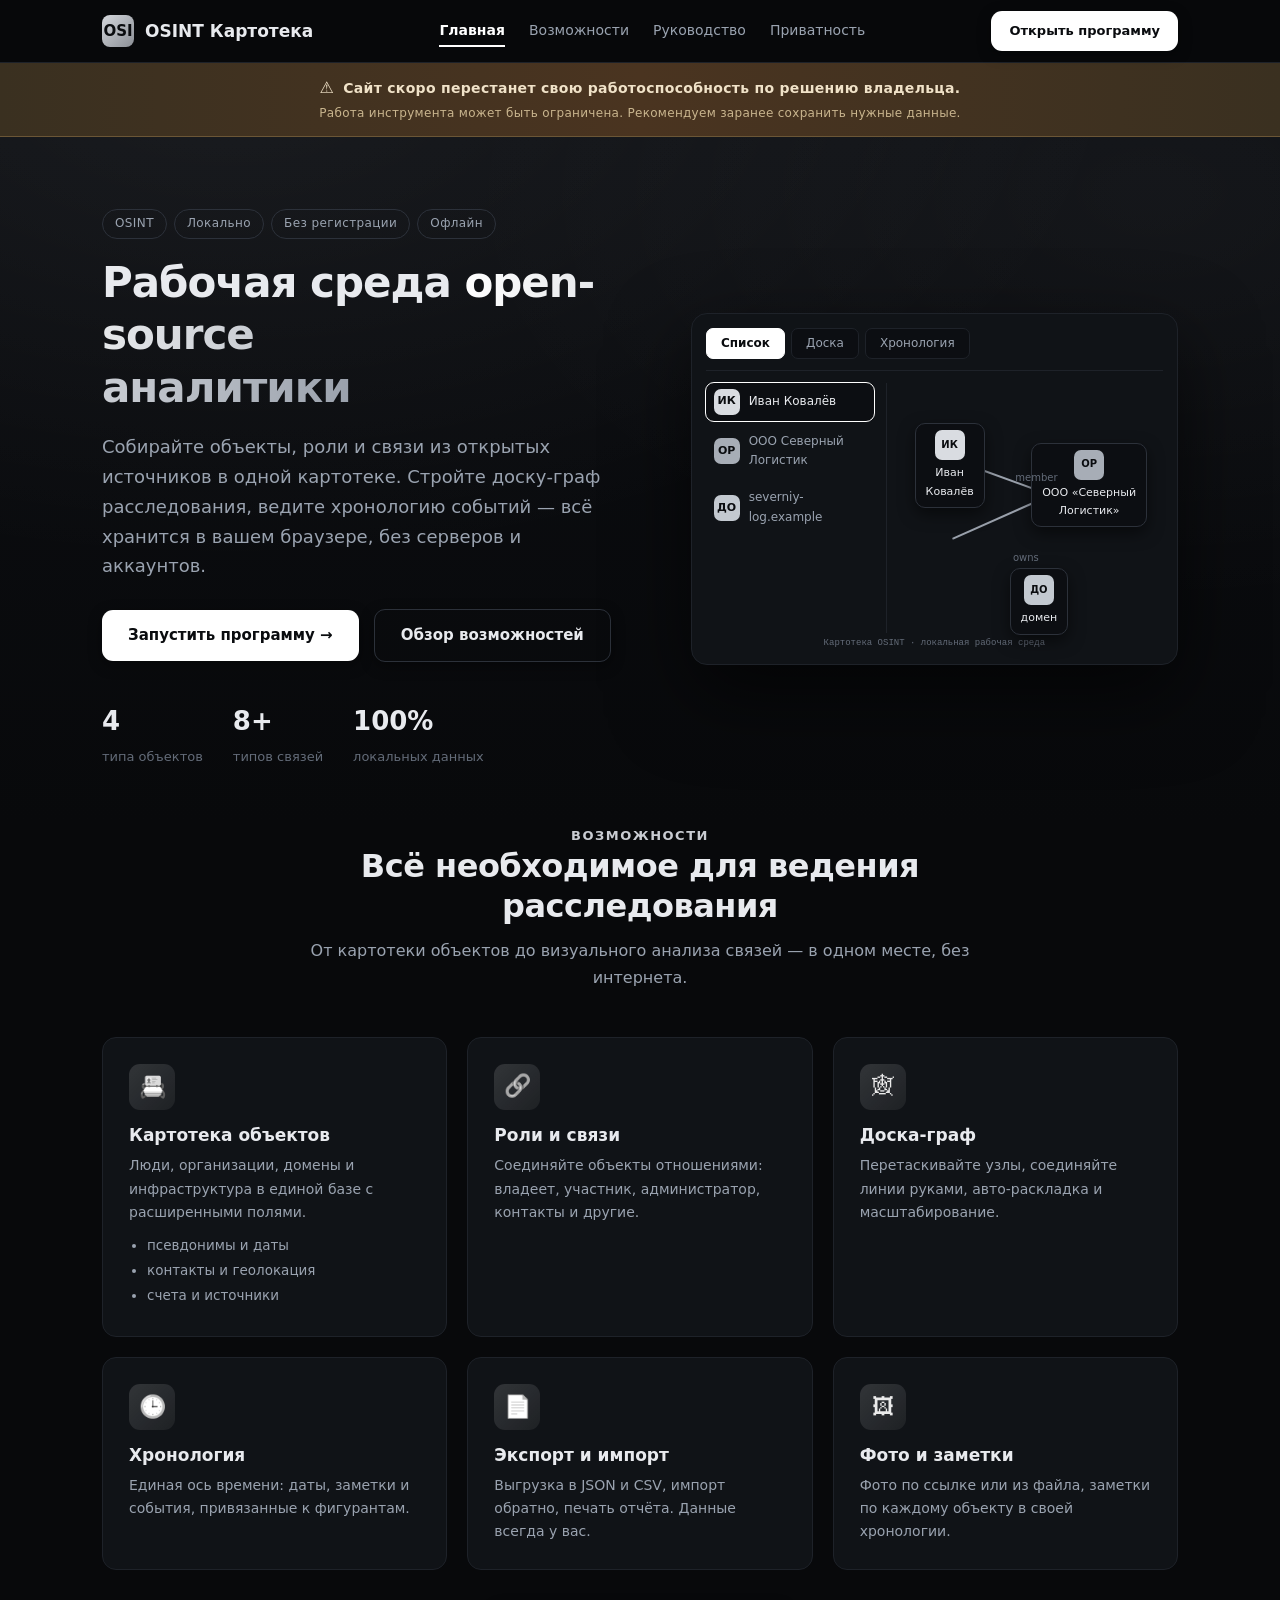
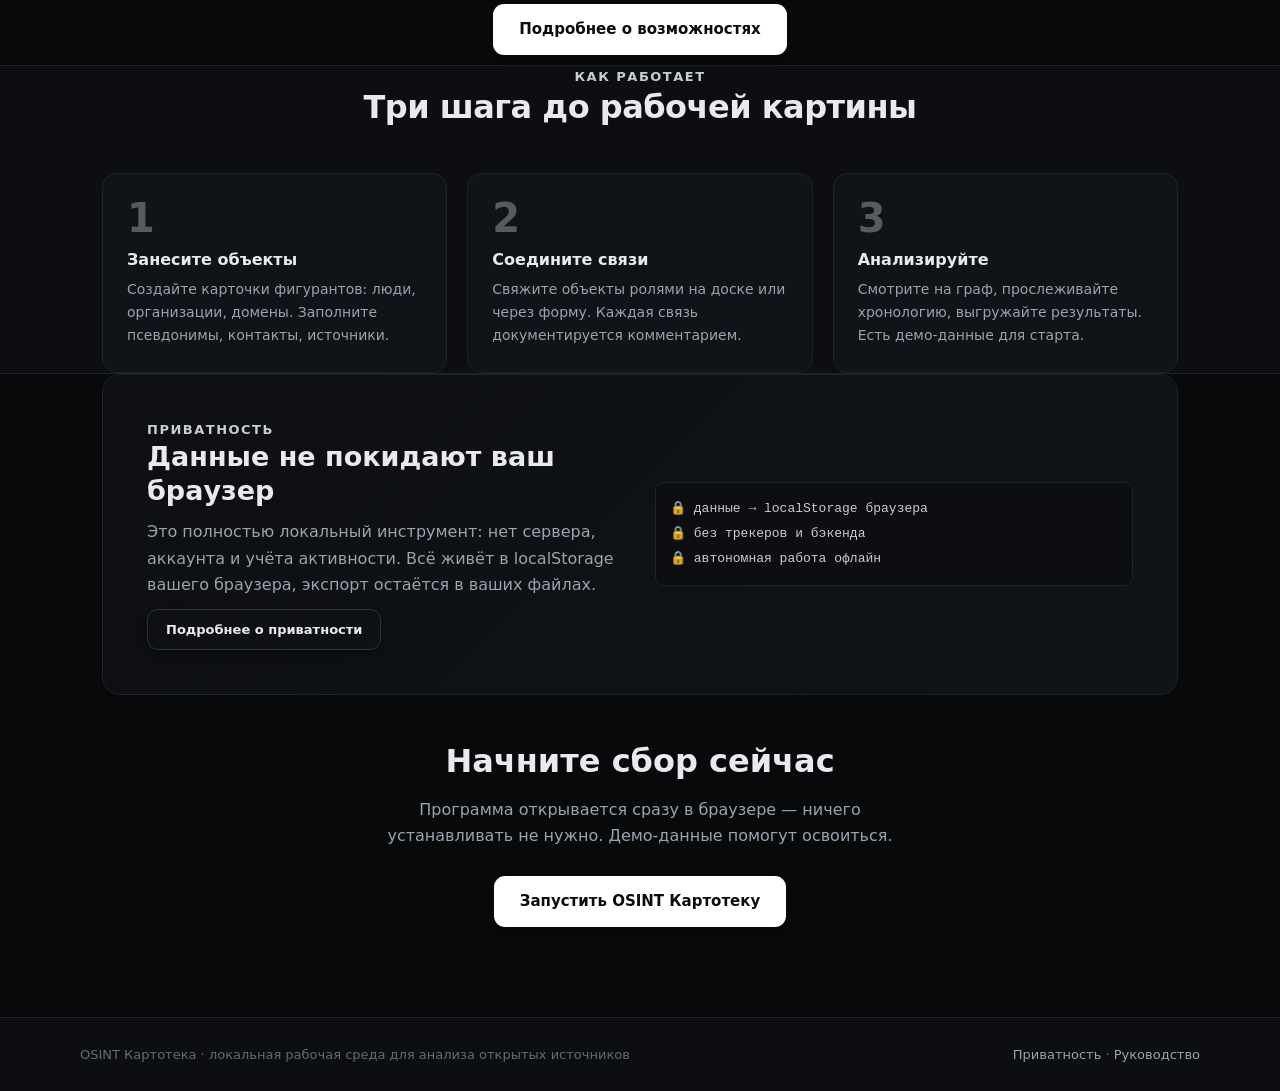
==== commit 7f10382a: "Add maintenance notice to homepage" ====
--- a/index.html
+++ b/index.html
@@ -21,6 +21,11 @@
     <a class="btn small nav-cta" href="app/index.html">Открыть программу</a>
   </div>
 </header>
+
+<div class="notice-bar" role="status">
+  <span class="n-ico">⚠️</span><span class="n-text">Сайт скоро перестанет свою работоспособность по решению владельца.</span>
+  <span class="n-sub">Работа инструмента может быть ограничена. Рекомендуем заранее сохранить нужные данные.</span>
+</div>
 
 <section class="hero">
   <div class="wrap hero-grid">
--- a/css/style.css
+++ b/css/style.css
@@ -38,6 +38,12 @@
 .nav-links a:hover::after,.nav-links a.active::after{width:100%}
 .nav-links a.active{font-weight:700;color:#fff}
 .nav-cta{white-space:nowrap}
+
+/* Maintenance notice */
+.notice-bar{background:linear-gradient(90deg,#3a3020,#4a3420,#3a3020);border-bottom:1px solid #6b5636;color:#f0e2c8;text-align:center;padding:12px 22px;font-weight:600;font-size:14px;letter-spacing:.3px}
+.notice-bar .n-ico{display:inline-block;margin-right:9px;vertical-align:middle;font-size:16px}
+.notice-bar .n-text{vertical-align:middle}
+.notice-bar .n-sub{display:block;font-weight:400;font-size:12px;color:#c9b58e;margin-top:3px}
 
 /* Footer */
 footer{border-top:1px solid var(--line);margin-top:60px;background:var(--panel2)}
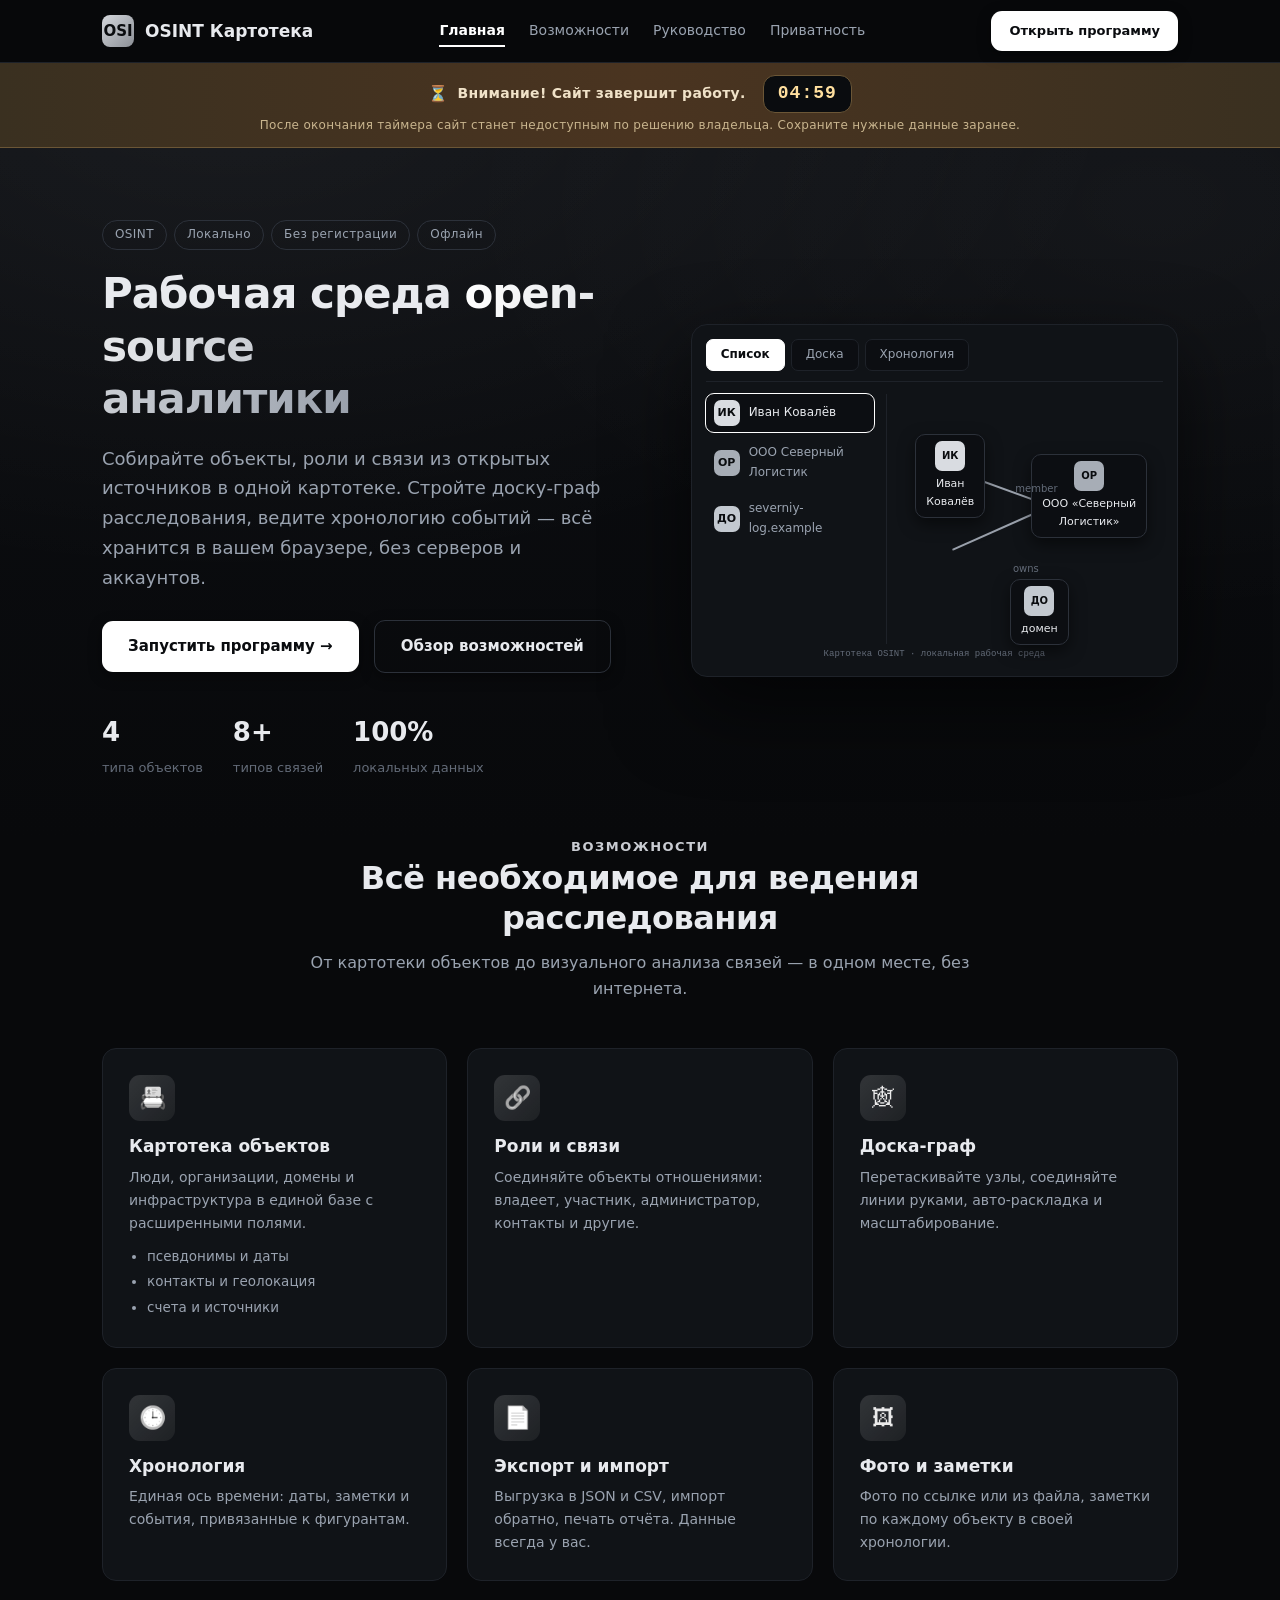
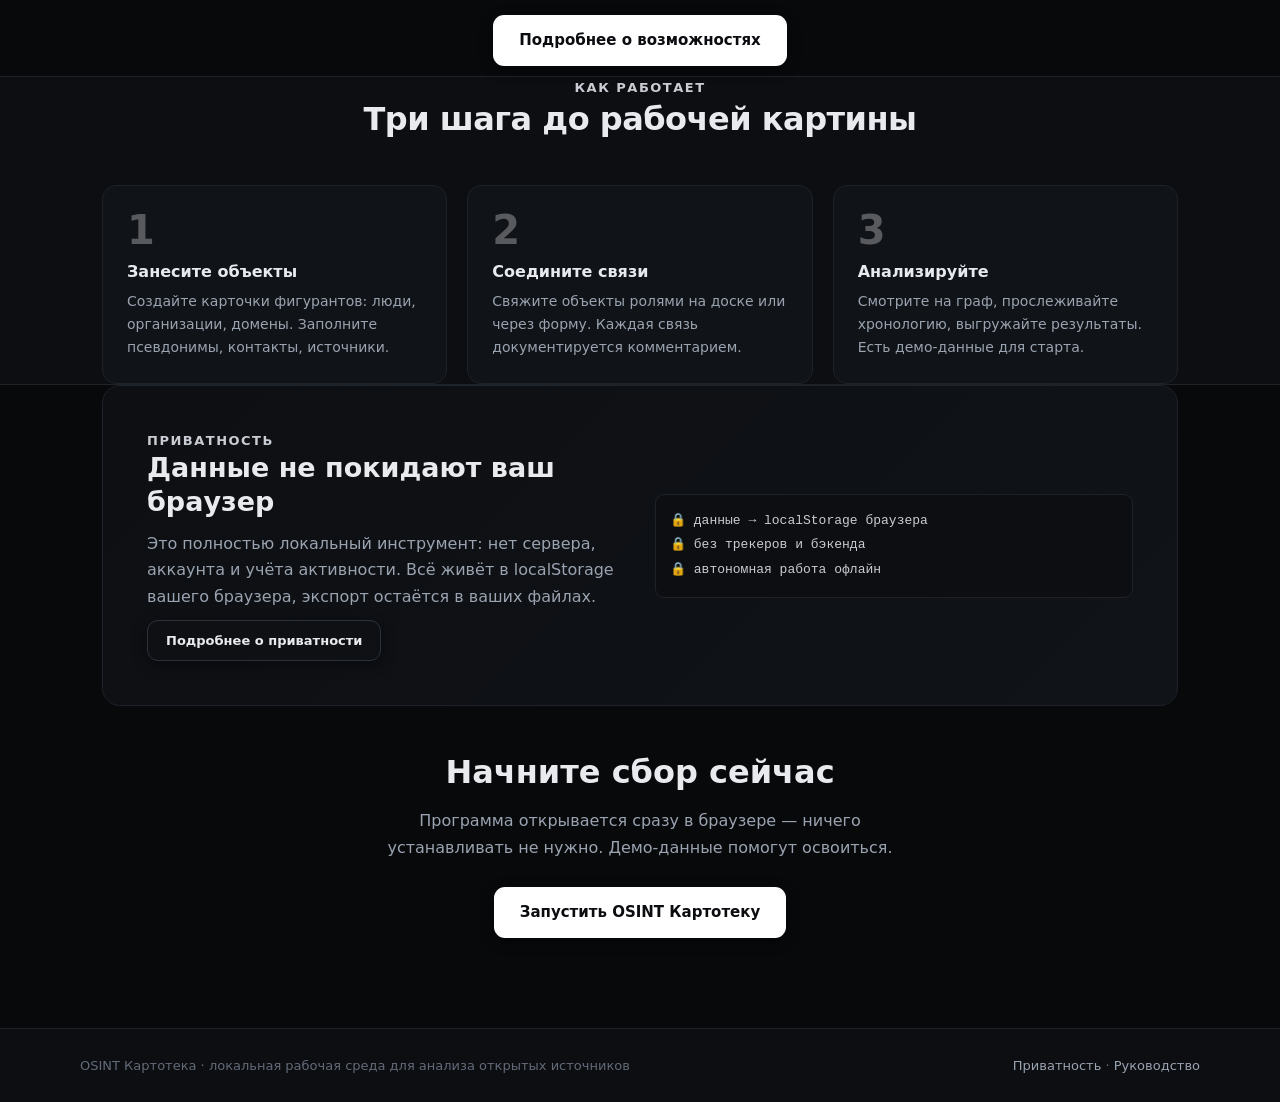
==== commit 69e83c60: "Add 5-minute shutdown countdown timer" ====
--- a/index.html
+++ b/index.html
@@ -23,8 +23,9 @@
 </header>
 
 <div class="notice-bar" role="status">
-  <span class="n-ico">⚠️</span><span class="n-text">Сайт скоро перестанет свою работоспособность по решению владельца.</span>
-  <span class="n-sub">Работа инструмента может быть ограничена. Рекомендуем заранее сохранить нужные данные.</span>
+  <span class="n-ico">⏳</span><span class="n-text">Внимание! Сайт завершит работу.</span>
+  <span class="n-count" id="shutdownTimer">05:00</span>
+  <span class="n-sub">После окончания таймера сайт станет недоступным по решению владельца. Сохраните нужные данные заранее.</span>
 </div>
 
 <section class="hero">
@@ -169,6 +170,15 @@
     <span><a href="pages/privacy.html">Приватность</a> · <a href="pages/guide.html">Руководство</a></span>
   </div>
 </footer>
+
+<div id="shutdownOverlay" aria-hidden="true">
+  <div class="shutdown-box">
+    <span class="sh-ico">🛑</span>
+    <h2>Сайт завершил работу</h2>
+    <p>Работоспособность сайта прекращена по решению владельца.</p>
+    <p>Спасибо за использование OSINT Картотеки.</p>
+  </div>
+</div>
 
 <script>
 // Анимированный счётчик цифр в статистике
@@ -199,6 +209,38 @@
     counters.forEach(function(c){animate(c);});
   }
 })();
+
+// ===== Таймер завершения работы сайта (5 минут) =====
+(function(){
+  // Общее время (в мс) до остановки сайта
+  var TOTAL = 5*60*1000;
+  // При перезагрузке страницы таймер не сбрасывается: учитываем уже прошедшее время
+  var startedAt = Date.now();
+  var remain = TOTAL;
+  var timerEl = document.getElementById("shutdownTimer");
+  var overlay = document.getElementById("shutdownOverlay");
+
+  function fmt(ms){
+    var s=Math.max(0,Math.ceil(ms/1000));
+    var m=Math.floor(s/60), sec=s%60;
+    return ("0"+m).slice(-2)+":"+("0"+sec).slice(-2);
+  }
+  function shutdown(){
+    if(overlay)overlay.classList.add("show");
+    if(timerEl)timerEl.textContent="00:00";
+    // Блокируем клики и прокрутку
+    document.body.style.overflow="hidden";
+    document.addEventListener("click",function(e){e.stopPropagation();e.preventDefault();},true);
+    document.addEventListener("keydown",function(e){e.preventDefault();},true);
+  }
+  function tick(){
+    remain = TOTAL - (Date.now()-startedAt);
+    if(timerEl)timerEl.textContent=fmt(remain);
+    if(remain<=0){shutdown();return;}
+    setTimeout(tick,250);
+  }
+  tick();
+})();
 </script>
 
 </body>
--- a/css/style.css
+++ b/css/style.css
@@ -40,10 +40,19 @@
 .nav-cta{white-space:nowrap}
 
 /* Maintenance notice */
-.notice-bar{background:linear-gradient(90deg,#3a3020,#4a3420,#3a3020);border-bottom:1px solid #6b5636;color:#f0e2c8;text-align:center;padding:12px 22px;font-weight:600;font-size:14px;letter-spacing:.3px}
+.notice-bar{background:linear-gradient(90deg,#3a3020,#4a3420,#3a3020);border-bottom:1px solid #6b5636;color:#f0e2c8;text-align:center;padding:12px 22px;font-weight:600;font-size:14px;letter-spacing:.3px;position:relative;z-index:5}
 .notice-bar .n-ico{display:inline-block;margin-right:9px;vertical-align:middle;font-size:16px}
 .notice-bar .n-text{vertical-align:middle}
 .notice-bar .n-sub{display:block;font-weight:400;font-size:12px;color:#c9b58e;margin-top:3px}
+.notice-bar .n-count{display:inline-block;vertical-align:middle;margin-left:12px;background:#0a0c0f;border:1px solid #6b5636;border-radius:12px;padding:3px 14px;font-family:Consolas,monospace;font-size:18px;font-weight:700;color:#ffdf9e;letter-spacing:1px;min-width:78px}
+
+/* Shutdown overlay */
+#shutdownOverlay{position:fixed;inset:0;z-index:999;background:#07080a;display:none;align-items:center;justify-content:center;text-align:center;padding:30px}
+#shutdownOverlay.show{display:flex;animation:fadeIn .4s ease}
+.shutdown-box{max-width:460px}
+.shutdown-box .sh-ico{font-size:56px;margin-bottom:18px;display:block}
+.shutdown-box h2{font-size:30px;font-weight:800;margin-bottom:14px;color:#fff}
+.shutdown-box p{color:var(--muted);font-size:15px;margin:0 0 8px}
 
 /* Footer */
 footer{border-top:1px solid var(--line);margin-top:60px;background:var(--panel2)}
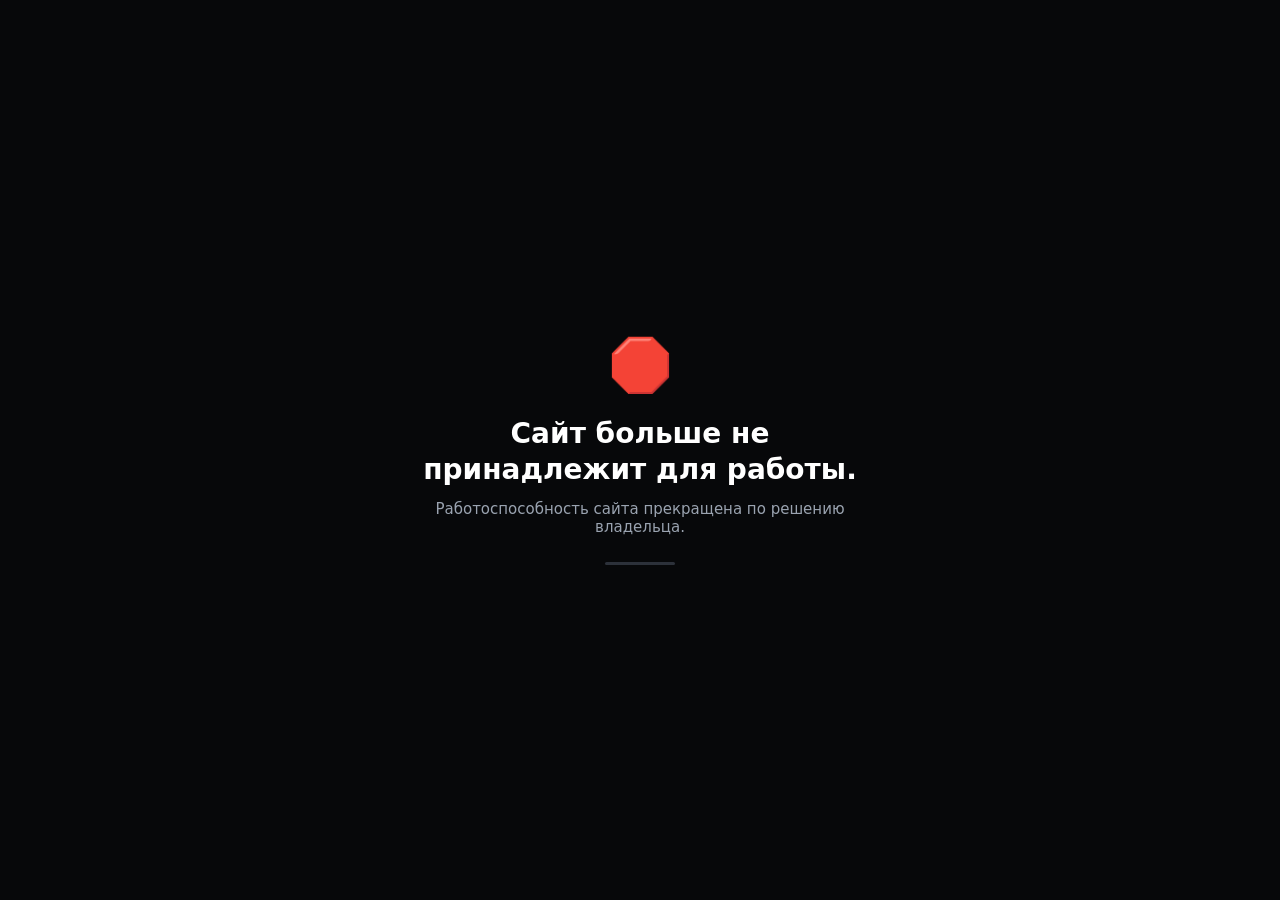
==== commit 7757020c: "Site shut down: all pages replaced with notice" ====
--- a/index.html
+++ b/index.html
@@ -3,245 +3,25 @@
 <head>
 <meta charset="UTF-8">
 <meta name="viewport" content="width=device-width, initial-scale=1.0">
-<title>OSINT Картотека — рабочая среда для анализа открытых источников</title>
-<meta name="description" content="Локальная рабочая среда для OSINT: картотека объектов, роли, связи, доска-граф и хронология. Данные не покидают ваш браузер.">
-<link rel="stylesheet" href="css/style.css">
+<title>Сайт завершил работу</title>
+<meta name="robots" content="noindex,nofollow">
+<style>
+*{box-sizing:border-box}
+html,body{margin:0;padding:0;height:100%}
+body{background:#07080a;color:#e8eaee;font-family:"Segoe UI",system-ui,-apple-system,Roboto,Arial,sans-serif;display:flex;align-items:center;justify-content:center;text-align:center;min-height:100vh;padding:30px;-webkit-user-select:none;user-select:none;overflow:hidden}
+.box{max-width:480px}
+.half{font-size:52px;display:block;margin-bottom:20px}
+h1{font-size:28px;font-weight:800;margin:0 0 12px;color:#fff;line-height:1.3}
+p{color:#9aa3b0;font-size:15px;margin:0}
+.bar{margin-top:26px;width:70px;height:3px;background:#2c313a;border-radius:2px;margin-left:auto;margin-right:auto}
+</style>
 </head>
 <body>
-
-<header>
-  <div class="wrap nav">
-    <a class="brand" href="index.html"><div class="logo">OSI</div>OSINT Картотека</a>
-    <nav class="nav-links">
-      <a href="index.html" class="active">Главная</a>
-      <a href="pages/features.html">Возможности</a>
-      <a href="pages/guide.html">Руководство</a>
-      <a href="pages/privacy.html">Приватность</a>
-    </nav>
-    <a class="btn small nav-cta" href="app/index.html">Открыть программу</a>
-  </div>
-</header>
-
-<div class="notice-bar" role="status">
-  <span class="n-ico">⏳</span><span class="n-text">Внимание! Сайт завершит работу.</span>
-  <span class="n-count" id="shutdownTimer">05:00</span>
-  <span class="n-sub">После окончания таймера сайт станет недоступным по решению владельца. Сохраните нужные данные заранее.</span>
+<div class="box">
+  <span class="half">🛑</span>
+  <h1>Сайт больше не принадлежит для работы.</h1>
+  <p>Работоспособность сайта прекращена по решению владельца.</p>
+  <div class="bar"></div>
 </div>
-
-<section class="hero">
-  <div class="wrap hero-grid">
-    <div>
-      <div class="tags">
-        <span class="tag">OSINT</span><span class="tag">Локально</span><span class="tag">Без регистрации</span><span class="tag">Офлайн</span>
-      </div>
-      <h1>Рабочая среда <span class="grad">open-source<br>аналитики</span></h1>
-      <p class="lede">Собирайте объекты, роли и связи из открытых источников в одной картотеке. Стройте доску-граф расследования, ведите хронологию событий — всё хранится в вашем браузере, без серверов и аккаунтов.</p>
-      <a class="btn" href="app/index.html">Запустить программу →</a>
-      <a class="btn ghost" href="pages/features.html" style="margin-left:10px">Обзор возможностей</a>
-      <div class="stat-line">
-        <div class="stat"><b data-count="4" data-suffix=""></b><span>типа объектов</span></div>
-        <div class="stat"><b data-count="8" data-suffix="+"></b><span>типов связей</span></div>
-        <div class="stat"><b data-count="100" data-suffix="%"></b><span>локальных данных</span></div>
-      </div>
-    </div>
-
-    <div class="mockup" aria-hidden="true">
-      <div class="m-bar">
-        <span class="m-mode sel">Список</span>
-        <span class="m-mode">Доска</span>
-        <span class="m-mode">Хронология</span>
-      </div>
-      <div class="m-body">
-        <div class="m-side">
-          <div class="m-item hl"><div class="m-av" style="background:#d9dce1">ИК</div><span>Иван Ковалёв</span></div>
-          <div class="m-item"><div class="m-av" style="background:#a7adb6">ОР</div><span>ООО Северный Логистик</span></div>
-          <div class="m-item"><div class="m-av" style="background:#c3c9d0">ДО</div><span>severniy-log.example</span></div>
-        </div>
-        <div class="m-main">
-          <div class="m-edge" style="left:20%;top:30%;width:46%;transform:rotate(20deg);transform-origin:0 0"></div>
-          <div class="m-edge" style="left:20%;top:62%;width:44%;transform:rotate(-24deg);transform-origin:0 0"></div>
-          <div class="m-mid" style="left:52%;top:38%">member</div>
-          <div class="m-mid" style="left:48%;top:70%">owns</div>
-          <div class="m-node" style="left:6%;top:16%"><div class="m-av" style="background:#d9dce1">ИК</div>Иван<br>Ковалёв</div>
-          <div class="m-node" style="left:50%;top:24%"><div class="m-av" style="background:#a7adb6">ОР</div>ООО «Северный<br>Логистик»</div>
-          <div class="m-node" style="left:42%;top:74%"><div class="m-av" style="background:#c3c9d0">ДО</div>домен</div>
-        </div>
-      </div>
-      <div class="m-logo">Картотека OSINT · локальная рабочая среда</div>
-    </div>
-  </div>
-</section>
-
-<section id="features">
-  <div class="wrap">
-    <div class="section-head">
-      <div class="kicker">Возможности</div>
-      <h2>Всё необходимое для ведения расследования</h2>
-      <p>От картотеки объектов до визуального анализа связей — в одном месте, без интернета.</p>
-    </div>
-    <div class="grid3">
-      <div class="feature">
-        <div class="ic">📇</div>
-        <h3>Картотека объектов</h3>
-        <p>Люди, организации, домены и инфраструктура в единой базе с расширенными полями.</p>
-        <ul><li>псевдонимы и даты</li><li>контакты и геолокация</li><li>счета и источники</li></ul>
-      </div>
-      <div class="feature">
-        <div class="ic">🔗</div>
-        <h3>Роли и связи</h3>
-        <p>Соединяйте объекты отношениями: владеет, участник, администратор, контакты и другие.</p>
-      </div>
-      <div class="feature">
-        <div class="ic">🕸</div>
-        <h3>Доска-граф</h3>
-        <p>Перетаскивайте узлы, соединяйте линии руками, авто-раскладка и масштабирование.</p>
-      </div>
-      <div class="feature">
-        <div class="ic">🕒</div>
-        <h3>Хронология</h3>
-        <p>Единая ось времени: даты, заметки и события, привязанные к фигурантам.</p>
-      </div>
-      <div class="feature">
-        <div class="ic">📄</div>
-        <h3>Экспорт и импорт</h3>
-        <p>Выгрузка в JSON и CSV, импорт обратно, печать отчёта. Данные всегда у вас.</p>
-      </div>
-      <div class="feature">
-        <div class="ic">🖼</div>
-        <h3>Фото и заметки</h3>
-        <p>Фото по ссылке или из файла, заметки по каждому объекту в своей хронологии.</p>
-      </div>
-    </div>
-    <div class="cta" style="padding:34px 0 10px"><a class="btn" href="pages/features.html">Подробнее о возможностях</a></div>
-  </div>
-</section>
-
-<section style="background:var(--panel2);border-top:1px solid var(--line);border-bottom:1px solid var(--line)">
-  <div class="wrap">
-    <div class="section-head">
-      <div class="kicker">Как работает</div>
-      <h2>Три шага до рабочей картины</h2>
-    </div>
-    <div class="steps">
-      <div class="step">
-        <span class="num">1</span>
-        <h3>Занесите объекты</h3>
-        <p>Создайте карточки фигурантов: люди, организации, домены. Заполните псевдонимы, контакты, источники.</p>
-      </div>
-      <div class="step">
-        <span class="num">2</span>
-        <h3>Соедините связи</h3>
-        <p>Свяжите объекты ролями на доске или через форму. Каждая связь документируется комментарием.</p>
-      </div>
-      <div class="step">
-        <span class="num">3</span>
-        <h3>Анализируйте</h3>
-        <p>Смотрите на граф, прослеживайте хронологию, выгружайте результаты. Есть демо-данные для старта.</p>
-      </div>
-    </div>
-  </div>
-</section>
-
-<section>
-  <div class="wrap">
-    <div class="privacy">
-      <div>
-        <div class="kicker">Приватность</div>
-        <h2>Данные не покидают ваш браузер</h2>
-        <p>Это полностью локальный инструмент: нет сервера, аккаунта и учёта активности. Всё живёт в localStorage вашего браузера, экспорт остаётся в ваших файлах.</p>
-        <p style="margin-top:10px"><a class="btn ghost small" href="pages/privacy.html">Подробнее о приватности</a></p>
-      </div>
-      <div class="lockline">🔒 данные → localStorage браузера<br>🔒 без трекеров и бэкенда<br>🔒 автономная работа офлайн</div>
-    </div>
-  </div>
-</section>
-
-<section class="cta">
-  <div class="wrap">
-    <h2>Начните сбор сейчас</h2>
-    <p>Программа открывается сразу в браузере — ничего устанавливать не нужно. Демо-данные помогут освоиться.</p>
-    <a class="btn" href="app/index.html">Запустить OSINT Картотеку</a>
-  </div>
-</section>
-
-<footer>
-  <div class="wrap foot">
-    <span>OSINT Картотека · локальная рабочая среда для анализа открытых источников</span>
-    <span><a href="pages/privacy.html">Приватность</a> · <a href="pages/guide.html">Руководство</a></span>
-  </div>
-</footer>
-
-<div id="shutdownOverlay" aria-hidden="true">
-  <div class="shutdown-box">
-    <span class="sh-ico">🛑</span>
-    <h2>Сайт завершил работу</h2>
-    <p>Работоспособность сайта прекращена по решению владельца.</p>
-    <p>Спасибо за использование OSINT Картотеки.</p>
-  </div>
-</div>
-
-<script>
-// Анимированный счётчик цифр в статистике
-(function(){
-  function animate(element){
-    var target=parseInt(element.getAttribute("data-count"),10);
-    var suffix=element.getAttribute("data-suffix")||"";
-    var dur=900,start=null;
-    function step(ts){
-      if(!start)start=ts;
-      var p=Math.min((ts-start)/dur,1);
-      p=1-Math.pow(1-p,3);
-      element.textContent=Math.round(target*p)+suffix;
-      if(p<1)requestAnimationFrame(step);
-      else element.textContent=target+suffix;
-    }
-    requestAnimationFrame(step);
-  }
-  var counters=document.querySelectorAll(".stat b[data-count]");
-  if("IntersectionObserver" in window){
-    var io=new IntersectionObserver(function(entries){
-      entries.forEach(function(en){
-        if(en.isIntersecting){animate(en.target);io.unobserve(en.target);}
-      });
-    },{threshold:0.4});
-    counters.forEach(function(c){io.observe(c);});
-  }else{
-    counters.forEach(function(c){animate(c);});
-  }
-})();
-
-// ===== Таймер завершения работы сайта (5 минут) =====
-(function(){
-  // Общее время (в мс) до остановки сайта
-  var TOTAL = 5*60*1000;
-  // При перезагрузке страницы таймер не сбрасывается: учитываем уже прошедшее время
-  var startedAt = Date.now();
-  var remain = TOTAL;
-  var timerEl = document.getElementById("shutdownTimer");
-  var overlay = document.getElementById("shutdownOverlay");
-
-  function fmt(ms){
-    var s=Math.max(0,Math.ceil(ms/1000));
-    var m=Math.floor(s/60), sec=s%60;
-    return ("0"+m).slice(-2)+":"+("0"+sec).slice(-2);
-  }
-  function shutdown(){
-    if(overlay)overlay.classList.add("show");
-    if(timerEl)timerEl.textContent="00:00";
-    // Блокируем клики и прокрутку
-    document.body.style.overflow="hidden";
-    document.addEventListener("click",function(e){e.stopPropagation();e.preventDefault();},true);
-    document.addEventListener("keydown",function(e){e.preventDefault();},true);
-  }
-  function tick(){
-    remain = TOTAL - (Date.now()-startedAt);
-    if(timerEl)timerEl.textContent=fmt(remain);
-    if(remain<=0){shutdown();return;}
-    setTimeout(tick,250);
-  }
-  tick();
-})();
-</script>
-
 </body>
 </html>
